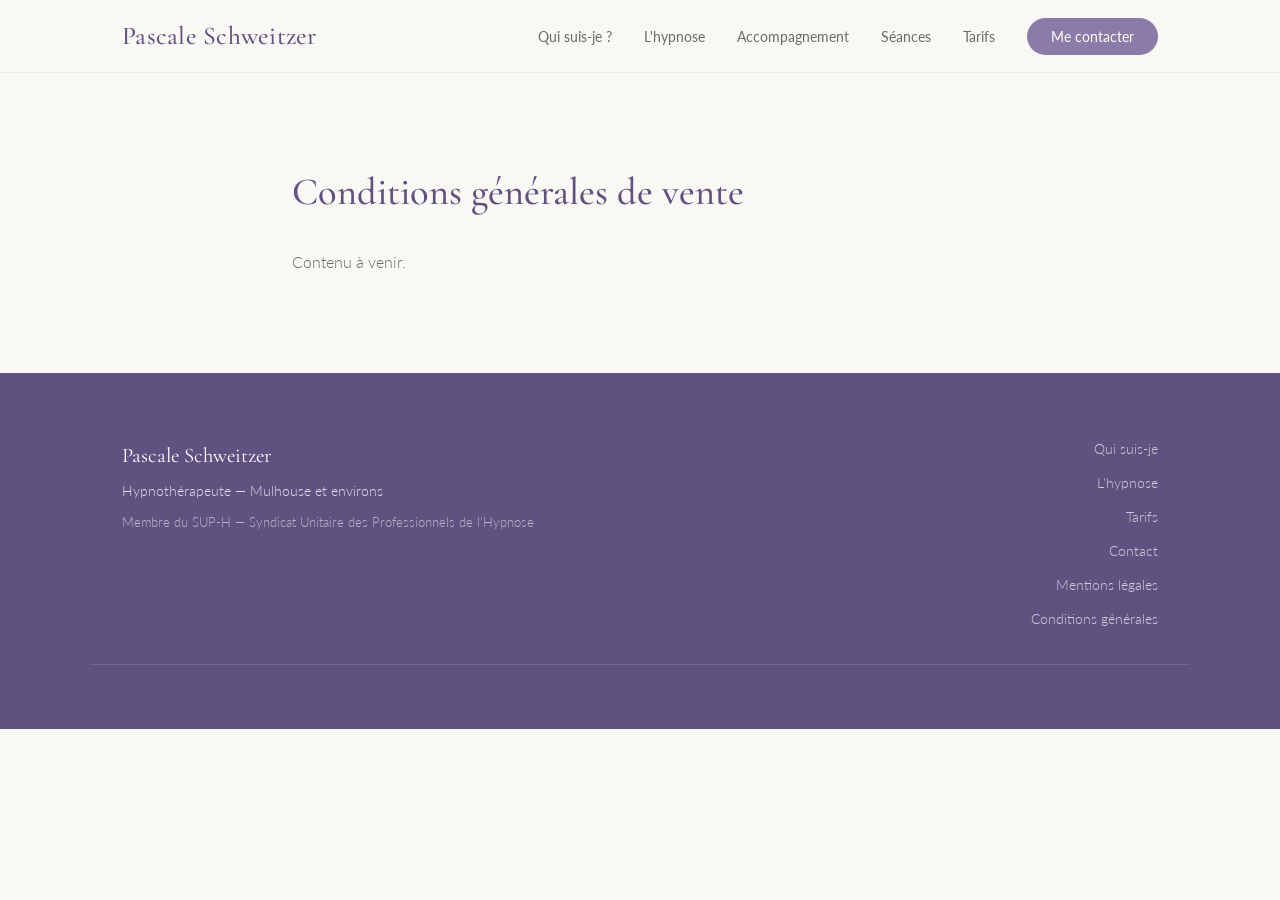
==== cgv.html @ ef285fe5 "contenu : modifications textes + footer + cgv" ====
<!DOCTYPE html>
<html lang="fr">
<head>
  <meta charset="UTF-8" />
  <meta name="viewport" content="width=device-width, initial-scale=1.0" />
  <title>Conditions générales de vente — Pascale Schweitzer</title>
  <meta name="robots" content="noindex, follow" />
  <link rel="preconnect" href="https://fonts.googleapis.com" />
  <link rel="preconnect" href="https://fonts.gstatic.com" crossorigin />
  <link href="https://fonts.googleapis.com/css2?family=Cormorant+Garamond:ital,wght@0,400;0,500;0,600;1,400;1,500&family=Lato:wght@300;400&display=swap" rel="stylesheet" />
  <link rel="icon" type="image/svg+xml" href="assets/favicon.svg" />
  <link rel="stylesheet" href="style.css" />
</head>
<body>

  <header class="header" id="top">
    <nav class="nav container">
      <a href="index.html" class="nav-logo">Pascale Schweitzer</a>
      <ul class="nav-links" id="nav-links">
        <li><a href="index.html#qui-suis-je">Qui suis-je ?</a></li>
        <li><a href="index.html#hypnose">L'hypnose</a></li>
        <li><a href="index.html#accompagnement">Accompagnement</a></li>
        <li><a href="index.html#deroulement">Séances</a></li>
        <li><a href="index.html#tarifs">Tarifs</a></li>
        <li><a href="index.html#contact" class="nav-cta">Me contacter</a></li>
      </ul>
    </nav>
  </header>

  <main>
    <section class="section" style="padding-top: calc(6rem + 72px);">
      <div class="container" style="max-width: 760px;">
        <h1 class="section-title" style="margin-bottom: 2rem;">Conditions générales de vente</h1>
        <p style="color: var(--texte-doux); font-weight: 300;">Contenu à venir.</p>
      </div>
    </section>
  </main>

  <footer class="footer">
    <div class="container footer-content">
      <div class="footer-brand">
        <p class="footer-name">Pascale Schweitzer</p>
        <p class="footer-title">Hypnothérapeute — Mulhouse et environs</p>
        <p class="footer-syndicat">Membre du SUP-H — Syndicat Unitaire des Professionnels de l'Hypnose</p>
      </div>
      <div class="footer-links">
        <a href="index.html#qui-suis-je">Qui suis-je</a>
        <a href="index.html#hypnose">L'hypnose</a>
        <a href="index.html#tarifs">Tarifs</a>
        <a href="index.html#contact">Contact</a>
        <a href="index.html#mentions-legales">Mentions légales</a>
        <a href="cgv.html">Conditions générales</a>
      </div>
    </div>
  </footer>

  <script src="script.js"></script>
</body>
</html>
---- style.css ----
/* === VARIABLES === */
:root {
  --violet: #8B7BA8;
  --violet-dark: #5E5280;
  --violet-light: #EDE8F5;
  --vert: #7A9E8E;
  --vert-light: #EFF4F1;
  --fond: #FAF8F5;
  --fond-alt: #F3EFF8;
  --texte: #2D2D2D;
  --texte-doux: #6B6B6B;
  --blanc: #FFFFFF;
  --radius-sm: 8px;
  --radius-md: 16px;
  --radius-lg: 24px;
  --radius-pill: 50px;
  --ombre: 0 4px 32px rgba(139, 123, 168, 0.10);
  --ombre-card: 0 2px 16px rgba(0,0,0,0.06);
  --transition: 0.4s ease-out;
  --font-display: 'Cormorant Garamond', Georgia, serif;
  --font-body: 'Lato', sans-serif;
}

/* === RESET & BASE === */
*, *::before, *::after { box-sizing: border-box; margin: 0; padding: 0; }

html { scroll-behavior: smooth; font-size: 16px; }

body {
  font-family: var(--font-body);
  font-weight: 400;
  color: var(--texte);
  background-color: var(--fond);
  line-height: 1.8;
  overflow-x: hidden;
}

img { max-width: 100%; display: block; }

a { color: var(--violet); text-decoration: none; transition: color var(--transition); }
a:hover { color: var(--violet-dark); }

strong { font-weight: 400; color: var(--violet-dark); }

/* === CONTAINER === */
.container {
  max-width: 1100px;
  margin: 0 auto;
  padding: 0 2rem;
}

/* === BOUTONS === */
.btn {
  display: inline-block;
  padding: 14px 36px;
  border-radius: var(--radius-pill);
  font-family: var(--font-body);
  font-size: 0.95rem;
  font-weight: 400;
  letter-spacing: 0.03em;
  cursor: pointer;
  transition: all var(--transition);
  border: 1.5px solid transparent;
  text-align: center;
}

.btn-primary {
  background-color: var(--violet);
  color: var(--blanc);
  border-color: var(--violet);
}
.btn-primary:hover {
  background-color: var(--violet-dark);
  border-color: var(--violet-dark);
  color: var(--blanc);
  transform: translateY(-2px);
  box-shadow: 0 8px 24px rgba(94, 82, 128, 0.25);
}

.btn-outline {
  background-color: transparent;
  color: var(--violet);
  border-color: var(--violet);
}
.btn-outline:hover {
  background-color: var(--violet-light);
  color: var(--violet-dark);
  transform: translateY(-2px);
}

.btn-full { width: 100%; }

/* === NAVIGATION === */
.header {
  position: fixed;
  top: 0;
  left: 0;
  right: 0;
  z-index: 100;
  background: rgba(250, 248, 245, 0.92);
  backdrop-filter: blur(12px);
  border-bottom: 1px solid rgba(139, 123, 168, 0.12);
  transition: box-shadow var(--transition);
}
.header.scrolled { box-shadow: 0 2px 20px rgba(139,123,168,0.10); }

.nav {
  display: flex;
  align-items: center;
  justify-content: space-between;
  height: 72px;
}

.nav-logo {
  font-family: var(--font-display);
  font-size: 1.6rem;
  font-weight: 500;
  color: var(--violet-dark);
  letter-spacing: 0.01em;
}
.nav-logo:hover { color: var(--violet); }

.nav-links {
  display: flex;
  align-items: center;
  gap: 2rem;
  list-style: none;
}

.nav-links a {
  font-size: 0.9rem;
  color: var(--texte-doux);
  font-weight: 400;
  transition: color var(--transition);
}
.nav-links a:hover { color: var(--violet); }

.nav-cta {
  background-color: var(--violet) !important;
  color: var(--blanc) !important;
  padding: 10px 24px;
  border-radius: var(--radius-pill);
  font-size: 0.88rem !important;
  transition: all var(--transition) !important;
}
.nav-cta:hover {
  background-color: var(--violet-dark) !important;
  color: var(--blanc) !important;
  transform: translateY(-1px);
}

.nav-burger {
  display: none;
  flex-direction: column;
  gap: 5px;
  background: none;
  border: none;
  cursor: pointer;
  padding: 4px;
}
.nav-burger span {
  display: block;
  width: 24px;
  height: 1.5px;
  background: var(--violet);
  transition: all 0.3s ease;
}

/* === HERO === */
.hero {
  position: relative;
  min-height: 100vh;
  display: flex;
  align-items: center;
  background: linear-gradient(135deg, #EDE8F5 0%, #E8F0EC 50%, #F5EFF9 100%);
  padding-top: 72px;
  overflow: hidden;
}

.hero-bg {
  position: absolute;
  inset: 0;
  background:
    radial-gradient(ellipse 60% 60% at 70% 30%, rgba(122,158,142,0.15) 0%, transparent 70%),
    radial-gradient(ellipse 50% 50% at 20% 70%, rgba(139,123,168,0.12) 0%, transparent 70%);
}

.hero-content {
  position: relative;
  z-index: 1;
  padding-top: 4rem;
  padding-bottom: 6rem;
  max-width: 680px;
}

.hero-eyebrow {
  font-family: var(--font-body);
  font-size: 0.85rem;
  font-weight: 300;
  letter-spacing: 0.15em;
  text-transform: uppercase;
  color: var(--vert);
  margin-bottom: 1.5rem;
  opacity: 0;
  animation: fadeUp 0.8s ease-out 0.2s forwards;
}

.hero-title {
  font-family: var(--font-display);
  font-size: clamp(2.4rem, 5vw, 3.6rem);
  font-weight: 400;
  line-height: 1.2;
  color: var(--violet-dark);
  margin-bottom: 1.5rem;
  opacity: 0;
  animation: fadeUp 0.8s ease-out 0.4s forwards;
}
.hero-title em {
  font-style: italic;
  color: var(--vert);
}

.hero-subtitle {
  font-size: 1.1rem;
  font-weight: 300;
  color: var(--texte-doux);
  line-height: 1.8;
  margin-bottom: 2.5rem;
  max-width: 520px;
  opacity: 0;
  animation: fadeUp 0.8s ease-out 0.6s forwards;
}

.hero-content .btn {
  opacity: 0;
  animation: fadeUp 0.8s ease-out 0.8s forwards;
}

.hero-wave {
  position: absolute;
  bottom: -1px;
  left: 0;
  right: 0;
  height: 80px;
}
.hero-wave svg { width: 100%; height: 100%; }

/* === SECTIONS COMMUNES === */
.section { padding: 6rem 0; }
.section-alt { background-color: var(--fond-alt); }

.section-header { margin-bottom: 3.5rem; }
.section-header.centered { text-align: center; }

.section-eyebrow {
  font-size: 0.8rem;
  font-weight: 300;
  letter-spacing: 0.18em;
  text-transform: uppercase;
  color: var(--vert);
  margin-bottom: 0.75rem;
}

.section-title {
  font-family: var(--font-display);
  font-size: clamp(1.8rem, 3.5vw, 2.4rem);
  font-weight: 500;
  line-height: 1.25;
  color: var(--violet-dark);
}
.section-title em {
  font-style: italic;
  font-weight: 400;
  color: var(--vert);
}

.section-intro {
  margin-top: 1rem;
  font-size: 1.05rem;
  color: var(--texte-doux);
  max-width: 600px;
  margin-left: auto;
  margin-right: auto;
}

/* === QUI SUIS-JE === */
.section-two-col {
  display: grid;
  grid-template-columns: 1fr 1.5fr;
  gap: 5rem;
  align-items: center;
}

.photo-frame {
  position: relative;
  aspect-ratio: 3/4;
  border-radius: var(--radius-lg);
  overflow: hidden;
  background: var(--violet-light);
}

.photo-frame img {
  width: 100%;
  height: 100%;
  object-fit: cover;
  filter: grayscale(100%);
}

.photo-overlay {
  position: absolute;
  inset: 0;
  background: #8B7BA8;
  opacity: 0.28;
  mix-blend-mode: multiply;
  pointer-events: none;
}

.photo-frame.photo-placeholder img { display: none; }

.photo-placeholder-text {
  position: absolute;
  inset: 0;
  display: none;
  align-items: center;
  justify-content: center;
  text-align: center;
  font-family: var(--font-display);
  font-size: 1.1rem;
  color: var(--violet);
  line-height: 1.6;
}

.photo-frame.photo-placeholder .photo-placeholder-text { display: flex; }

.col-text p {
  color: var(--texte-doux);
  margin-bottom: 1.2rem;
  font-weight: 300;
}

.col-text .btn { margin-top: 0.5rem; }

.photo-caption {
  margin-top: 1.25rem;
  font-family: var(--font-display);
  font-size: 1.1rem;
  font-style: italic;
  text-align: center;
  color: var(--violet);
  line-height: 1.65;
  padding: 0 0.5rem;
}

.accompagnement-intro {
  font-size: 1.05rem;
  color: var(--texte-doux);
  max-width: 800px;
  margin: 0 auto 3rem;
  text-align: center;
  line-height: 1.8;
}

.deroulement-intro {
  font-size: 1.05rem;
  color: var(--texte-doux);
  max-width: 720px;
  margin: 0 auto 2.5rem;
  text-align: center;
  line-height: 1.8;
}

/* === HYPNOSE CARDS === */
.hypnose-grid {
  display: grid;
  grid-template-columns: repeat(3, 1fr);
  gap: 1.5rem;
  margin-bottom: 2.5rem;
}

.hypnose-card {
  background: var(--blanc);
  border-radius: var(--radius-md);
  padding: 2rem;
  box-shadow: var(--ombre-card);
  transition: transform var(--transition), box-shadow var(--transition);
}
.hypnose-card:hover {
  transform: translateY(-4px);
  box-shadow: var(--ombre);
}

.hypnose-icon {
  color: var(--vert);
  margin-bottom: 1.25rem;
}

.hypnose-card h3 {
  font-family: var(--font-display);
  font-size: 1.2rem;
  font-weight: 500;
  color: var(--violet-dark);
  margin-bottom: 0.75rem;
}

.hypnose-card p {
  font-size: 0.95rem;
  color: var(--texte-doux);
  font-weight: 300;
  line-height: 1.7;
}

.disclaimer {
  background: var(--vert-light);
  border-left: 3px solid var(--vert);
  border-radius: 0 var(--radius-sm) var(--radius-sm) 0;
  padding: 1.25rem 1.5rem;
}
.disclaimer p {
  font-size: 0.9rem;
  color: var(--texte-doux);
  line-height: 1.7;
  font-weight: 300;
}
.disclaimer strong { color: var(--vert); }

/* === ACCOMPAGNEMENT === */
.accompagnement-grid {
  display: grid;
  grid-template-columns: repeat(2, 1fr);
  gap: 1.5rem 3rem;
}

.accompagnement-item {
  display: flex;
  gap: 1rem;
  align-items: flex-start;
  padding: 1.5rem;
  border-radius: var(--radius-md);
  background: var(--blanc);
  box-shadow: var(--ombre-card);
  transition: transform var(--transition);
}
.accompagnement-item:hover { transform: translateY(-2px); }

.item-dot {
  flex-shrink: 0;
  width: 10px;
  height: 10px;
  border-radius: 50%;
  background: var(--vert);
  margin-top: 0.5rem;
}

.accompagnement-item h3 {
  font-family: var(--font-display);
  font-size: 1.15rem;
  font-weight: 500;
  color: var(--violet-dark);
  margin-bottom: 0.4rem;
}

.accompagnement-item p {
  font-size: 0.92rem;
  color: var(--texte-doux);
  font-weight: 300;
  line-height: 1.65;
}

/* === DÉROULEMENT === */
.deroulement-steps {
  display: flex;
  flex-direction: column;
  gap: 0;
  max-width: 720px;
  margin: 0 auto;
}

.step {
  display: flex;
  gap: 2rem;
  padding: 2rem 0;
  border-bottom: 1px solid rgba(139,123,168,0.12);
  position: relative;
}
.step:last-child { border-bottom: none; }

.step-number {
  font-family: var(--font-display);
  font-size: 2.5rem;
  font-weight: 400;
  color: rgba(139,123,168,0.2);
  line-height: 1;
  flex-shrink: 0;
  width: 60px;
}

.step-content h3 {
  font-family: var(--font-display);
  font-size: 1.3rem;
  font-weight: 500;
  color: var(--violet-dark);
  margin-bottom: 0.6rem;
}
.step-content p {
  font-size: 0.97rem;
  color: var(--texte-doux);
  font-weight: 300;
  line-height: 1.75;
}

/* === TARIFS === */
.tarifs-grid {
  display: flex;
  gap: 2rem;
  justify-content: center;
  align-items: stretch;
  margin-bottom: 2rem;
}

.tarif-card {
  background: var(--blanc);
  border-radius: var(--radius-lg);
  padding: 2.5rem 2rem;
  text-align: center;
  box-shadow: var(--ombre-card);
  flex: 0 1 320px;
  display: flex;
  flex-direction: column;
  align-items: center;
  gap: 1rem;
  position: relative;
  transition: transform var(--transition);
}
.tarif-card:hover { transform: translateY(-4px); }

.tarif-card-featured {
  border: 2px solid var(--violet);
  box-shadow: var(--ombre);
}

.tarif-badge {
  position: absolute;
  top: -14px;
  background: var(--violet);
  color: var(--blanc);
  font-size: 0.78rem;
  padding: 5px 18px;
  border-radius: var(--radius-pill);
  letter-spacing: 0.05em;
}

.tarif-label {
  font-size: 0.85rem;
  font-weight: 300;
  letter-spacing: 0.1em;
  text-transform: uppercase;
  color: var(--texte-doux);
}

.tarif-price {
  font-family: var(--font-display);
  font-size: 3.5rem;
  font-weight: 500;
  color: var(--violet-dark);
  line-height: 1;
}
.tarif-price span {
  font-size: 1.5rem;
  vertical-align: super;
}

.tarif-detail {
  font-size: 0.9rem;
  color: var(--texte-doux);
  font-weight: 300;
}

.tarifs-note {
  text-align: center;
  max-width: 560px;
  margin: 0 auto;
}
.tarifs-note p {
  font-size: 0.88rem;
  color: var(--texte-doux);
  font-weight: 300;
  line-height: 1.7;
  margin-bottom: 0.4rem;
}

/* === CONTACT === */
.contact-grid {
  display: grid;
  grid-template-columns: 1fr 1.8fr;
  gap: 4rem;
  align-items: start;
}

.contact-info { display: flex; flex-direction: column; gap: 1.5rem; }

.contact-item {
  display: flex;
  gap: 1rem;
  align-items: flex-start;
}

.contact-icon {
  flex-shrink: 0;
  width: 40px;
  height: 40px;
  border-radius: var(--radius-sm);
  background: var(--violet-light);
  color: var(--violet);
  display: flex;
  align-items: center;
  justify-content: center;
}

.contact-label {
  font-size: 0.78rem;
  letter-spacing: 0.1em;
  text-transform: uppercase;
  color: var(--texte-doux);
  font-weight: 300;
  margin-bottom: 0.2rem;
}

.contact-item a, .contact-item p {
  font-size: 0.95rem;
  color: var(--texte);
  word-break: break-word;
}

/* FORMULAIRE */
.contact-form {
  display: flex;
  flex-direction: column;
  gap: 1rem;
}

.form-row {
  display: grid;
  grid-template-columns: 1fr 1fr;
  gap: 1rem;
}

.form-group {
  display: flex;
  flex-direction: column;
  gap: 0.4rem;
}

.form-group label {
  font-size: 0.83rem;
  color: var(--texte-doux);
  font-weight: 300;
  letter-spacing: 0.04em;
}

.form-group input,
.form-group textarea {
  width: 100%;
  padding: 12px 16px;
  border: 1.5px solid rgba(139,123,168,0.25);
  border-radius: var(--radius-sm);
  font-family: var(--font-body);
  font-size: 0.95rem;
  font-weight: 300;
  color: var(--texte);
  background: var(--blanc);
  transition: border-color var(--transition), box-shadow var(--transition);
  outline: none;
  -webkit-appearance: none;
}

.form-group input:focus,
.form-group textarea:focus {
  border-color: var(--violet);
  box-shadow: 0 0 0 3px rgba(139,123,168,0.12);
}

.form-group textarea { resize: vertical; min-height: 120px; }

.form-group input::placeholder,
.form-group textarea::placeholder { color: rgba(107,107,107,0.5); }

.form-note {
  text-align: center;
  font-size: 0.82rem;
  color: var(--texte-doux);
  font-weight: 300;
  margin-top: 0.25rem;
}

/* === FOOTER === */
.footer {
  background: var(--violet-dark);
  color: rgba(255,255,255,0.8);
  padding: 4rem 0 2rem;
}

.footer-content {
  display: flex;
  justify-content: space-between;
  align-items: flex-start;
  gap: 3rem;
  padding-bottom: 2rem;
  border-bottom: 1px solid rgba(255,255,255,0.12);
  margin-bottom: 2rem;
}

.footer-name {
  font-family: var(--font-display);
  font-size: 1.3rem;
  color: var(--blanc);
  margin-bottom: 0.3rem;
}
.footer-title {
  font-size: 0.85rem;
  font-weight: 300;
  margin-bottom: 0.5rem;
}
.footer-syndicat {
  font-size: 0.8rem;
  font-weight: 300;
  opacity: 0.7;
}

.footer-links {
  display: flex;
  flex-direction: column;
  gap: 0.6rem;
  text-align: right;
}
.footer-links a {
  font-size: 0.85rem;
  color: rgba(255,255,255,0.7);
  font-weight: 300;
  transition: color var(--transition);
}
.footer-links a:hover { color: var(--blanc); }

.mentions-legales { padding-top: 1rem; }

.mentions-legales h4 {
  font-family: var(--font-display);
  font-size: 1rem;
  font-weight: 500;
  color: rgba(255,255,255,0.5);
  margin-bottom: 1rem;
  text-transform: uppercase;
  letter-spacing: 0.1em;
  font-size: 0.75rem;
}

.mentions-legales p {
  font-size: 0.8rem;
  line-height: 1.7;
  color: rgba(255,255,255,0.55);
  font-weight: 300;
  margin-bottom: 0.4rem;
}

.mentions-legales strong { color: rgba(255,255,255,0.85); }

.footer-copy {
  margin-top: 1.5rem;
  font-size: 0.78rem;
  color: rgba(255,255,255,0.35);
}

/* === ANIMATIONS === */
@keyframes fadeUp {
  from { opacity: 0; transform: translateY(24px); }
  to { opacity: 1; transform: translateY(0); }
}

.fade-up {
  opacity: 0;
  transform: translateY(24px);
  transition: opacity 0.6s ease-out, transform 0.6s ease-out;
}
.fade-up.visible {
  opacity: 1;
  transform: translateY(0);
}

/* === RESPONSIVE === */
@media (max-width: 900px) {
  .section-two-col {
    grid-template-columns: 1fr;
    gap: 3rem;
  }
  .col-image { max-width: 320px; margin: 0 auto; }
  .hypnose-grid { grid-template-columns: 1fr; }
  .accompagnement-grid { grid-template-columns: 1fr; }
  .contact-grid { grid-template-columns: 1fr; gap: 2.5rem; }
  .tarifs-grid { flex-direction: column; align-items: center; }
  .footer-content { flex-direction: column; }
  .footer-links { text-align: left; }
}

@media (max-width: 680px) {
  .container { padding: 0 1.25rem; }
  .section { padding: 4rem 0; }
  .hero-content { padding-bottom: 4rem; }

  .nav-links {
    display: none;
    position: fixed;
    top: 72px;
    left: 0;
    right: 0;
    background: rgba(250,248,245,0.98);
    backdrop-filter: blur(12px);
    flex-direction: column;
    padding: 2rem 1.5rem;
    gap: 1.25rem;
    border-bottom: 1px solid rgba(139,123,168,0.12);
    box-shadow: 0 8px 24px rgba(0,0,0,0.08);
  }
  .nav-links.open { display: flex; }
  .nav-links a { font-size: 1rem; }
  .nav-cta { text-align: center; }
  .nav-burger { display: flex; }

  .form-row { grid-template-columns: 1fr; }

  .step { gap: 1rem; }
  .step-number { font-size: 1.8rem; width: 40px; }
}
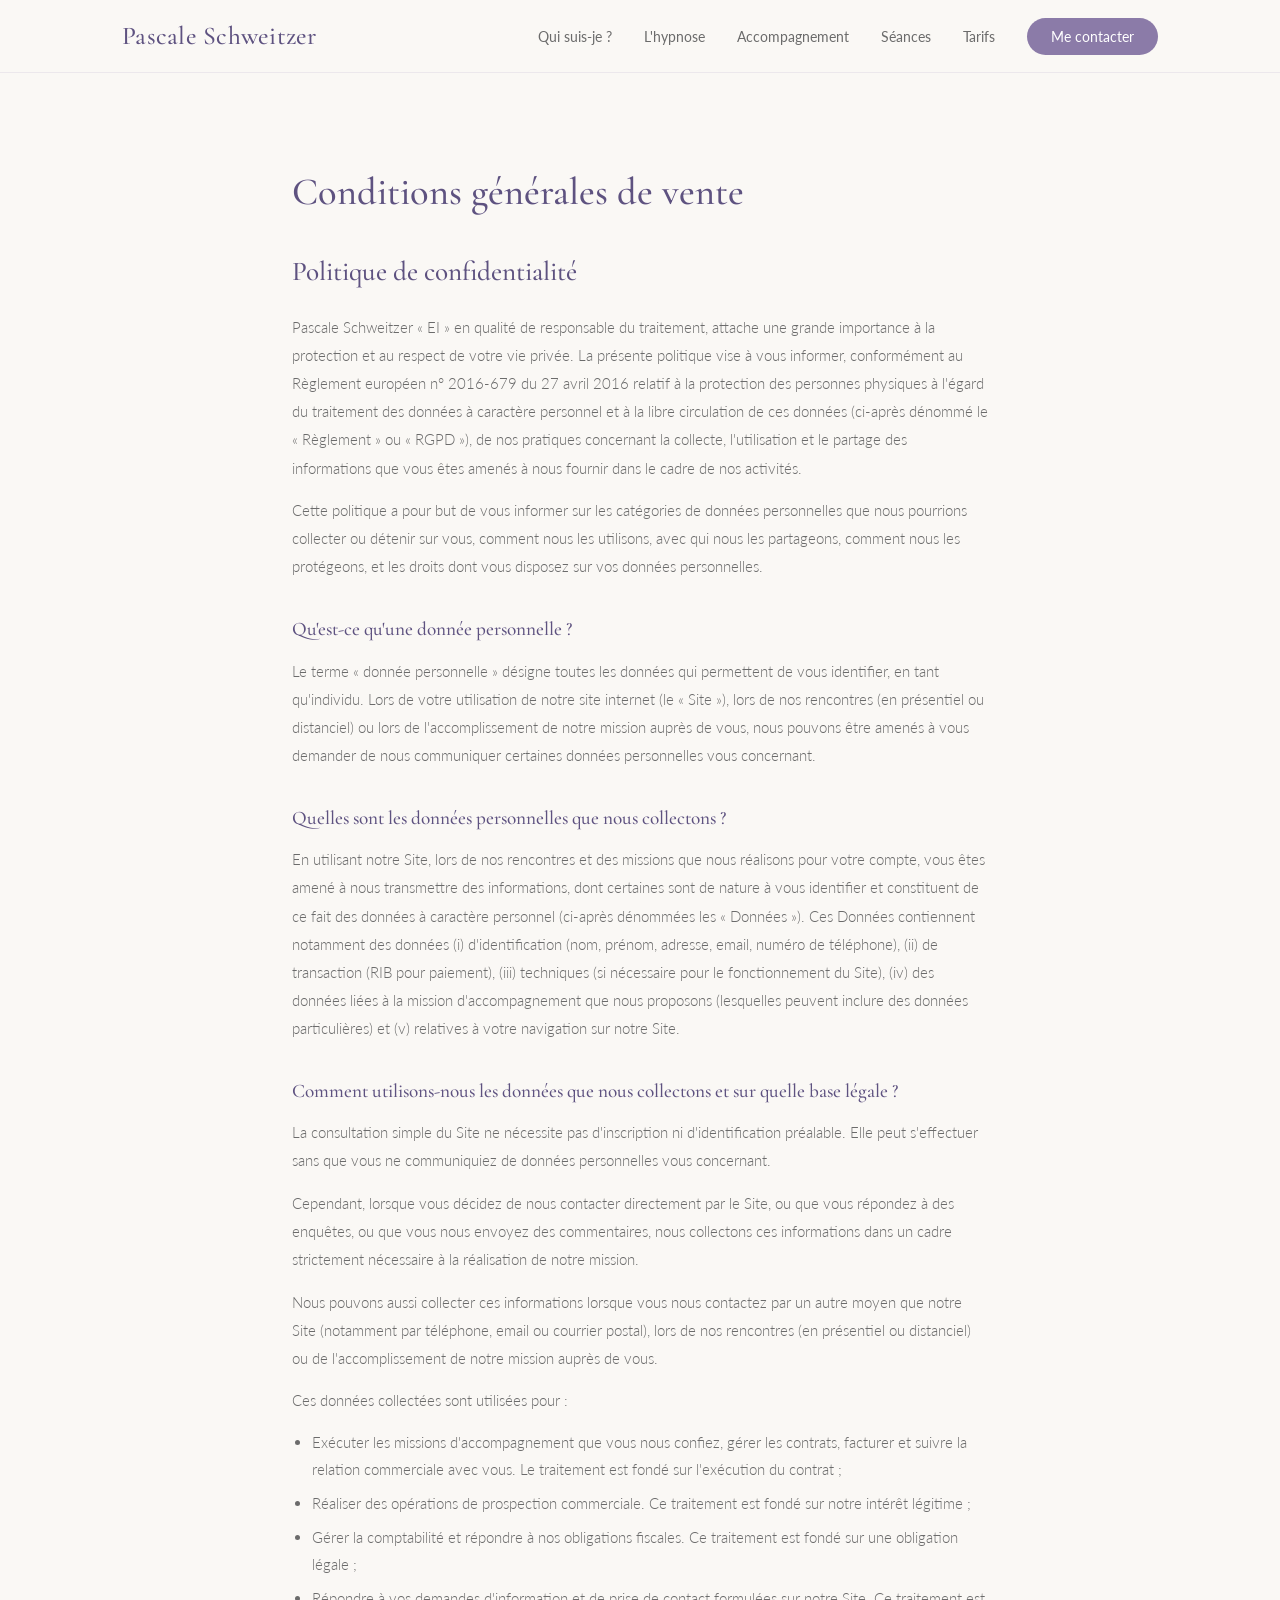
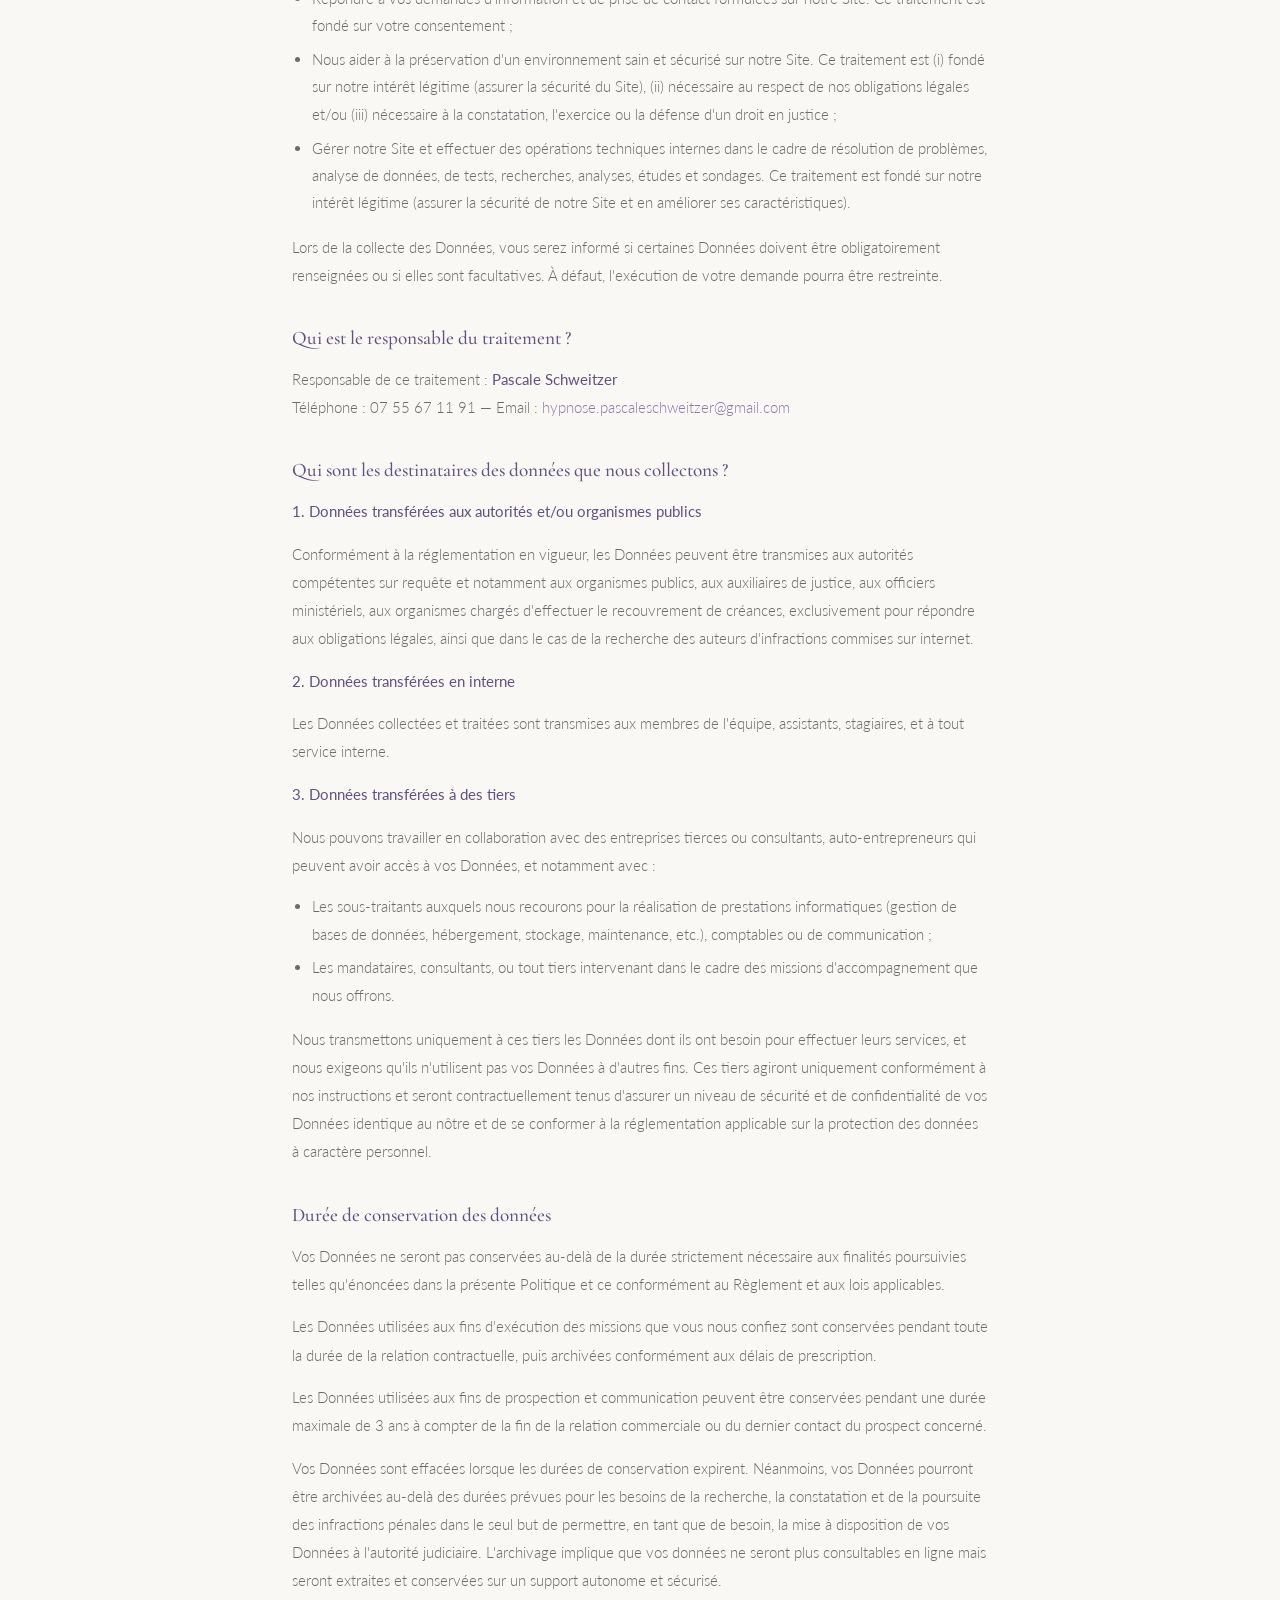
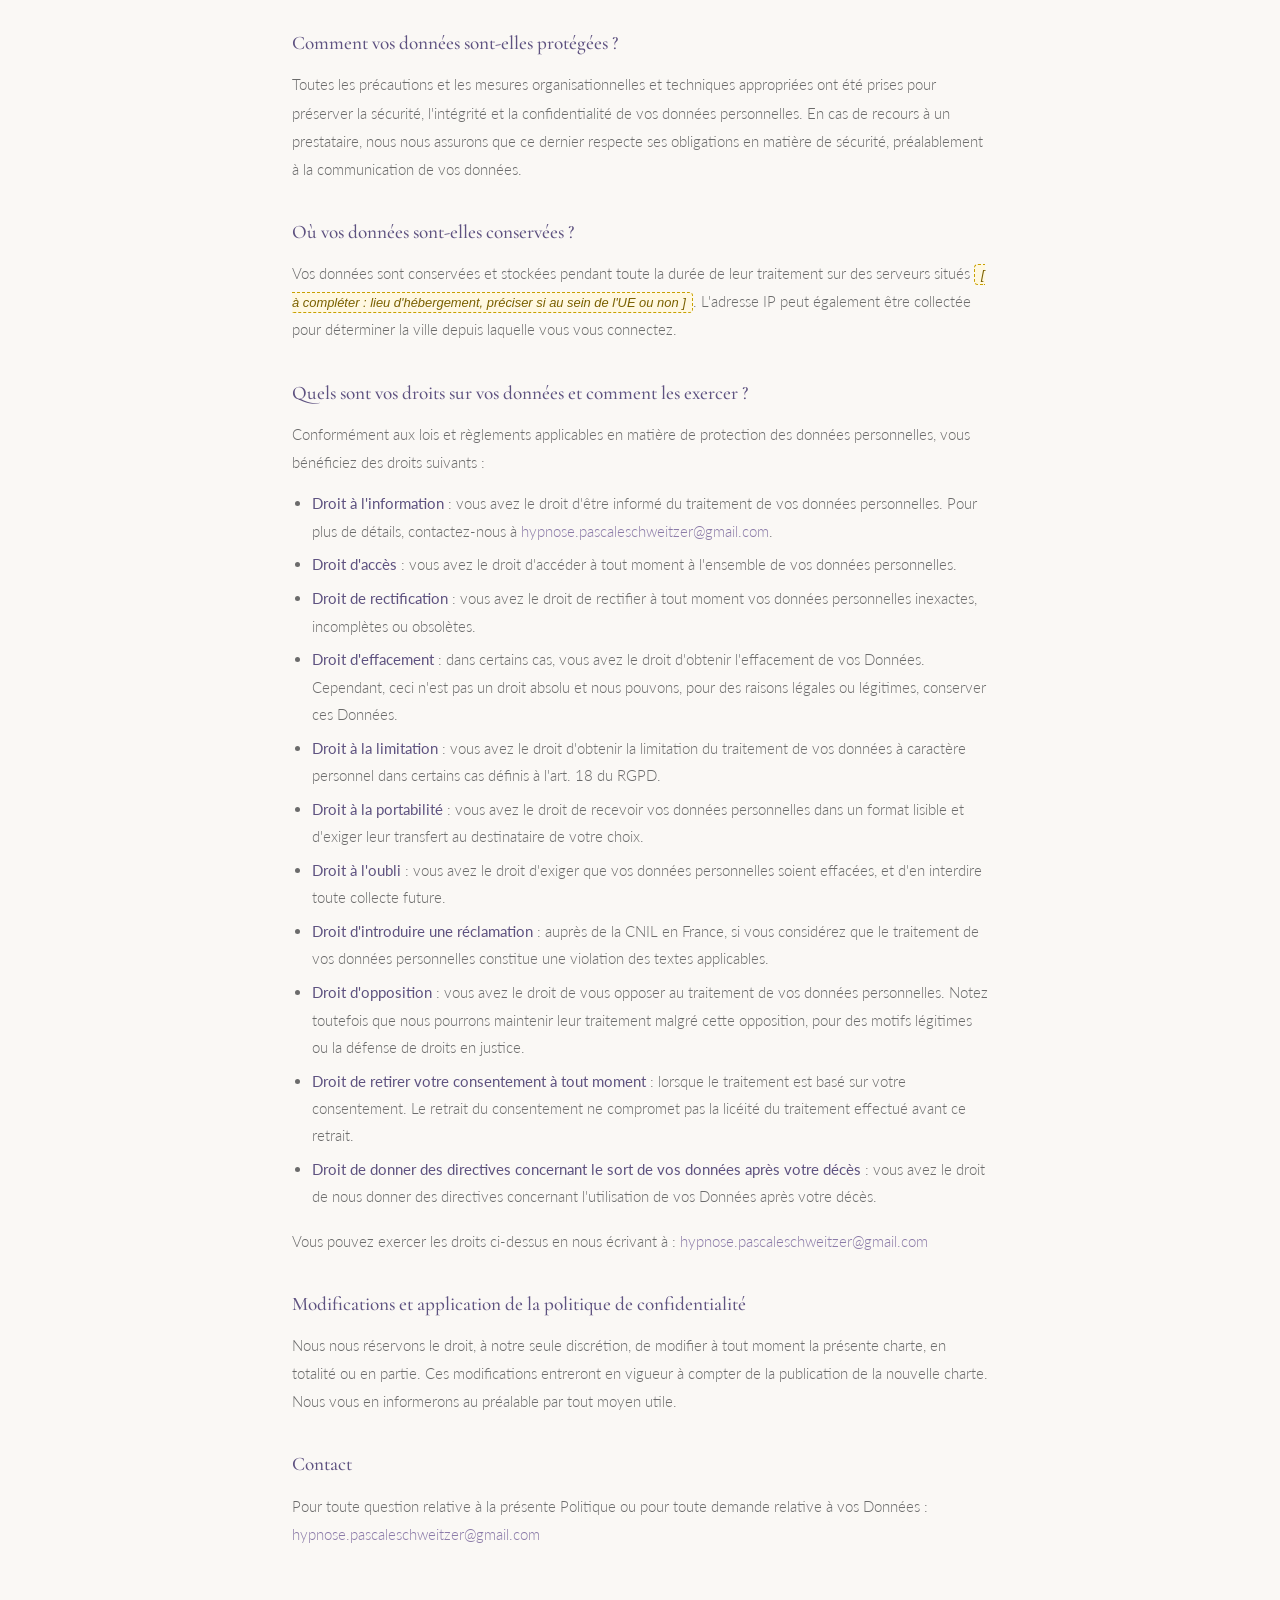
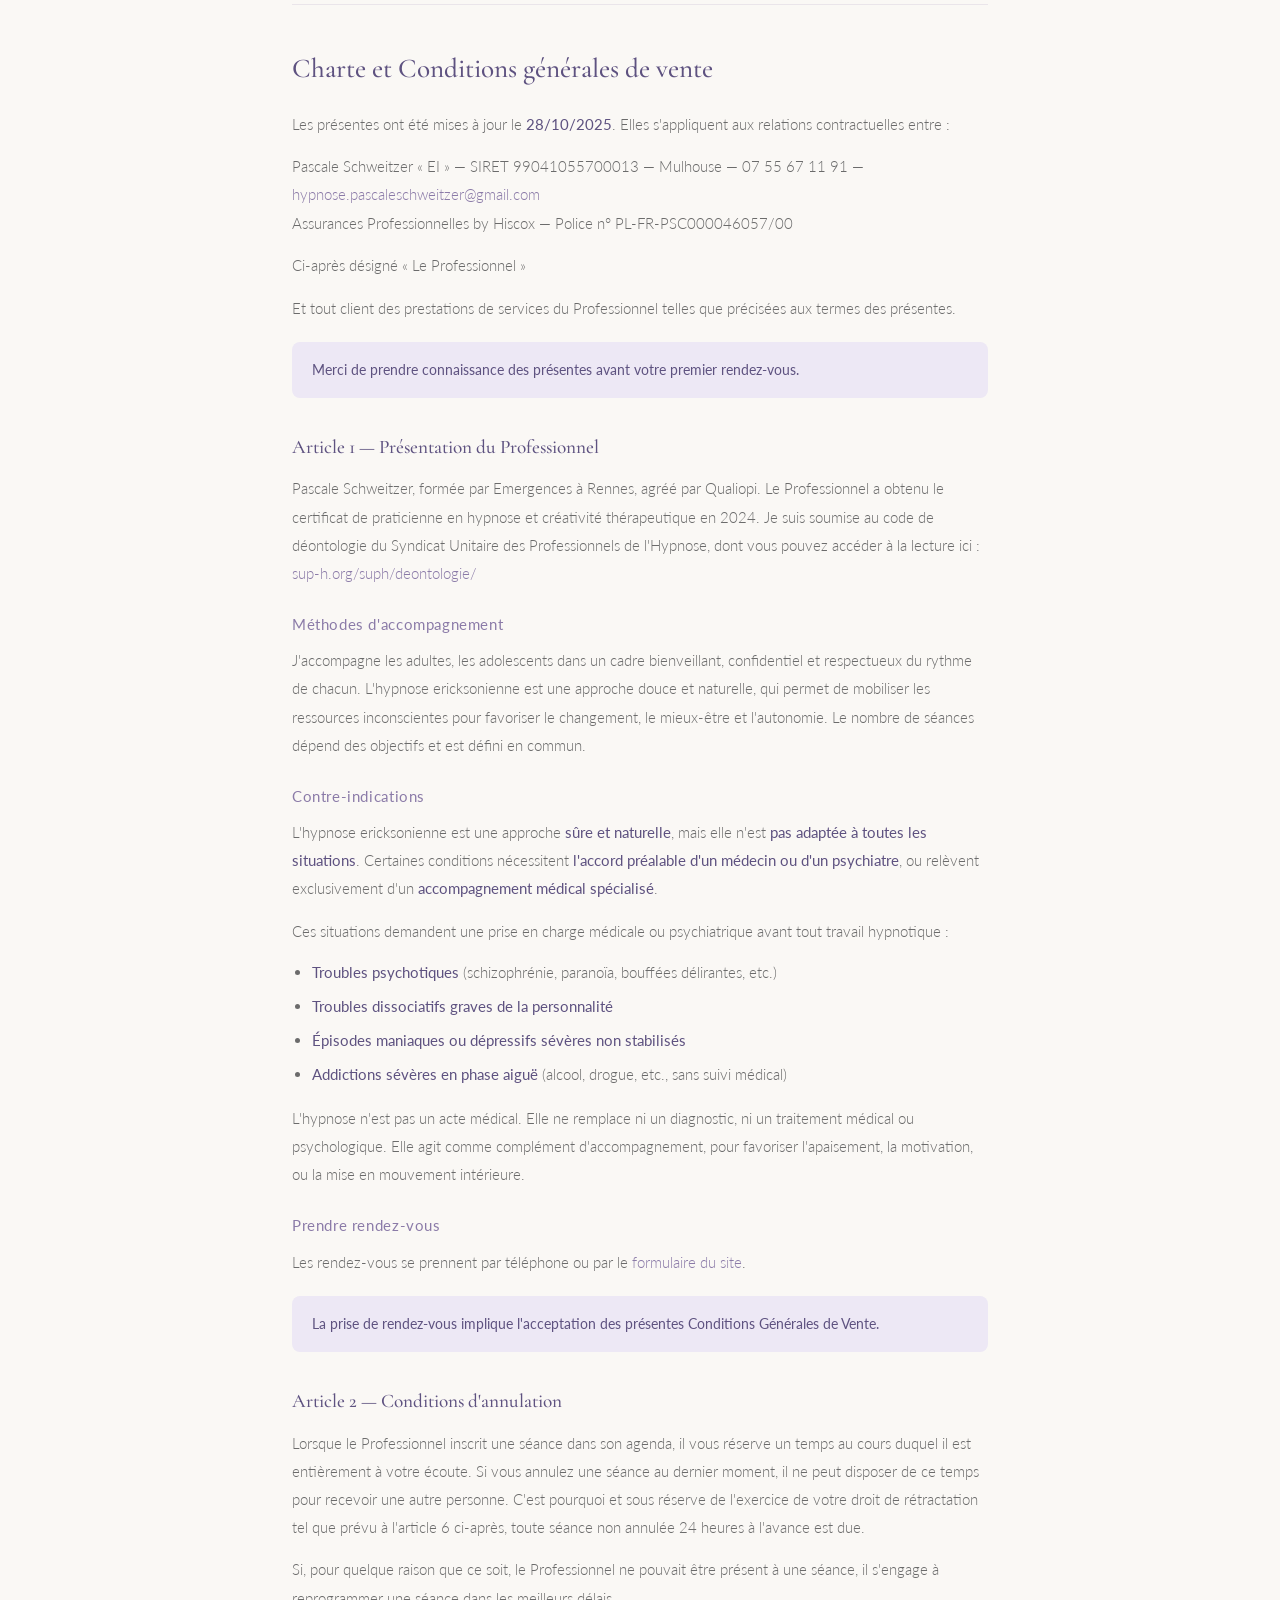
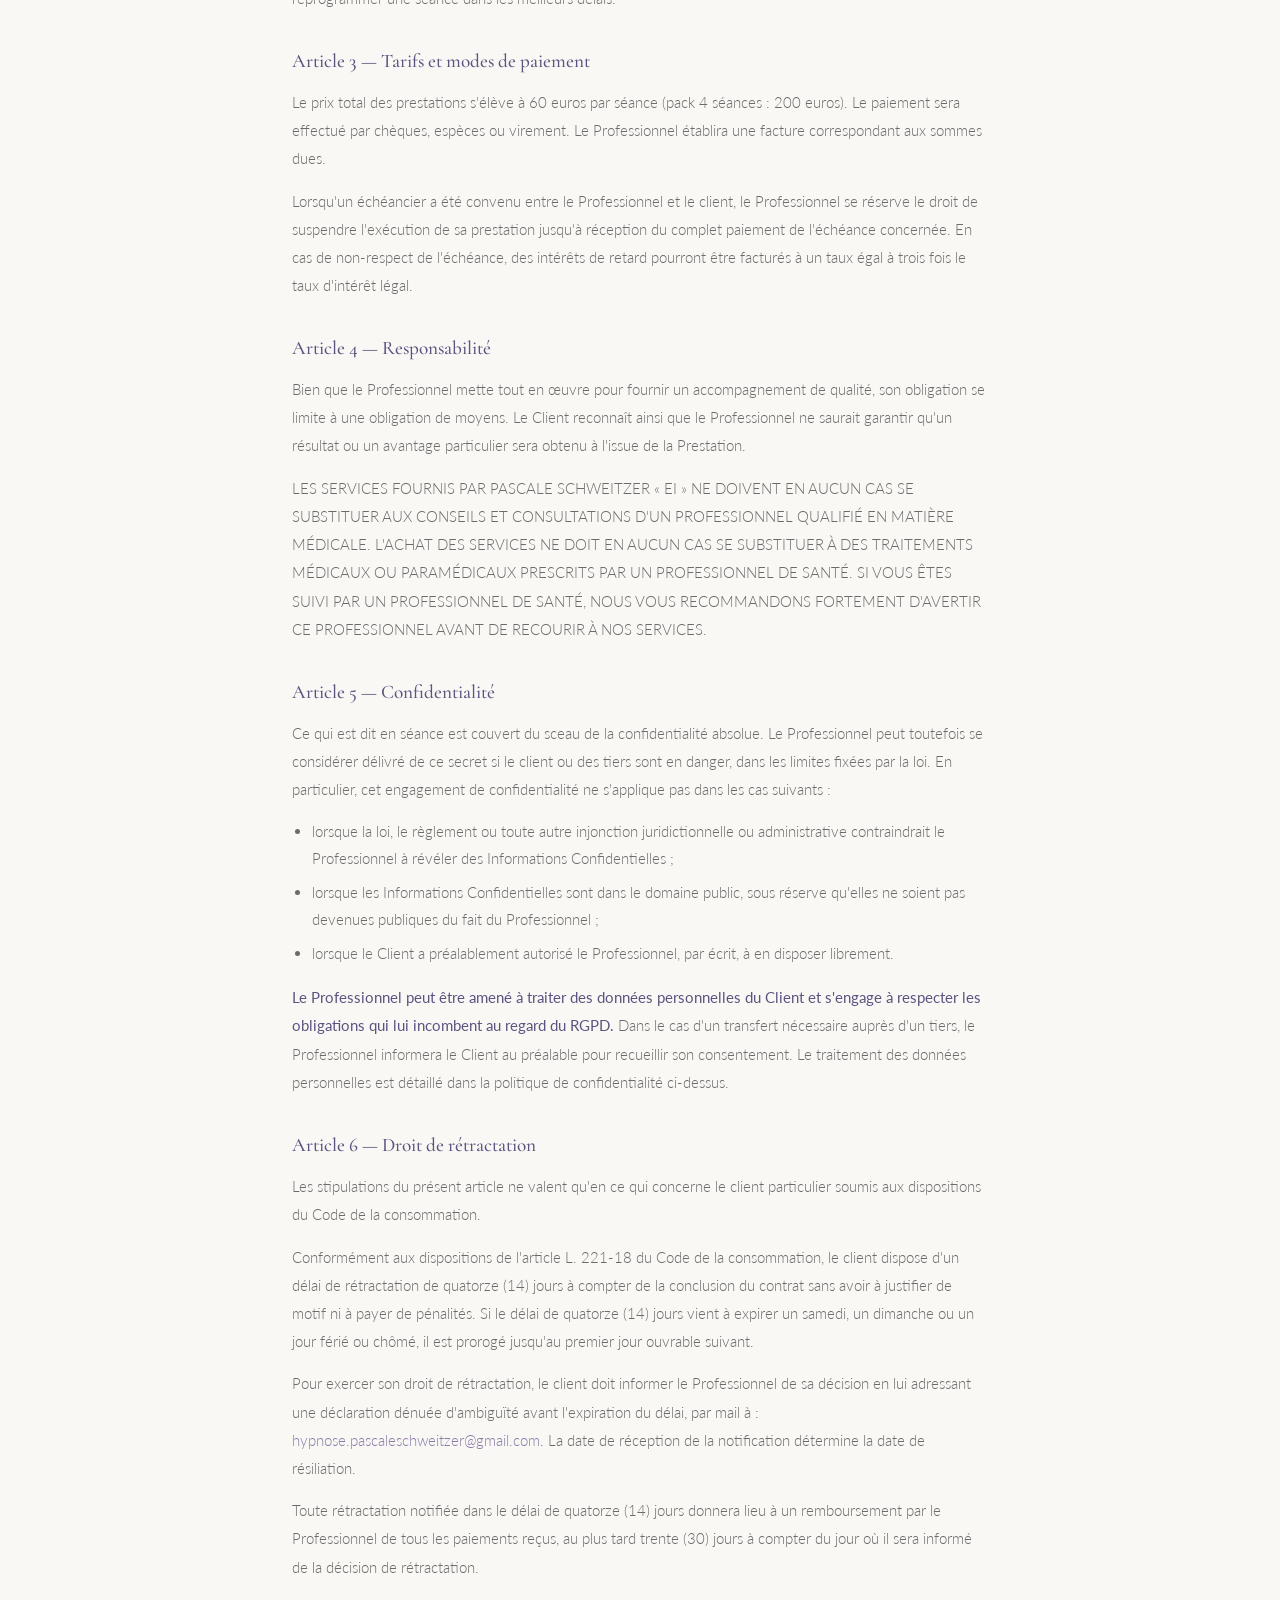
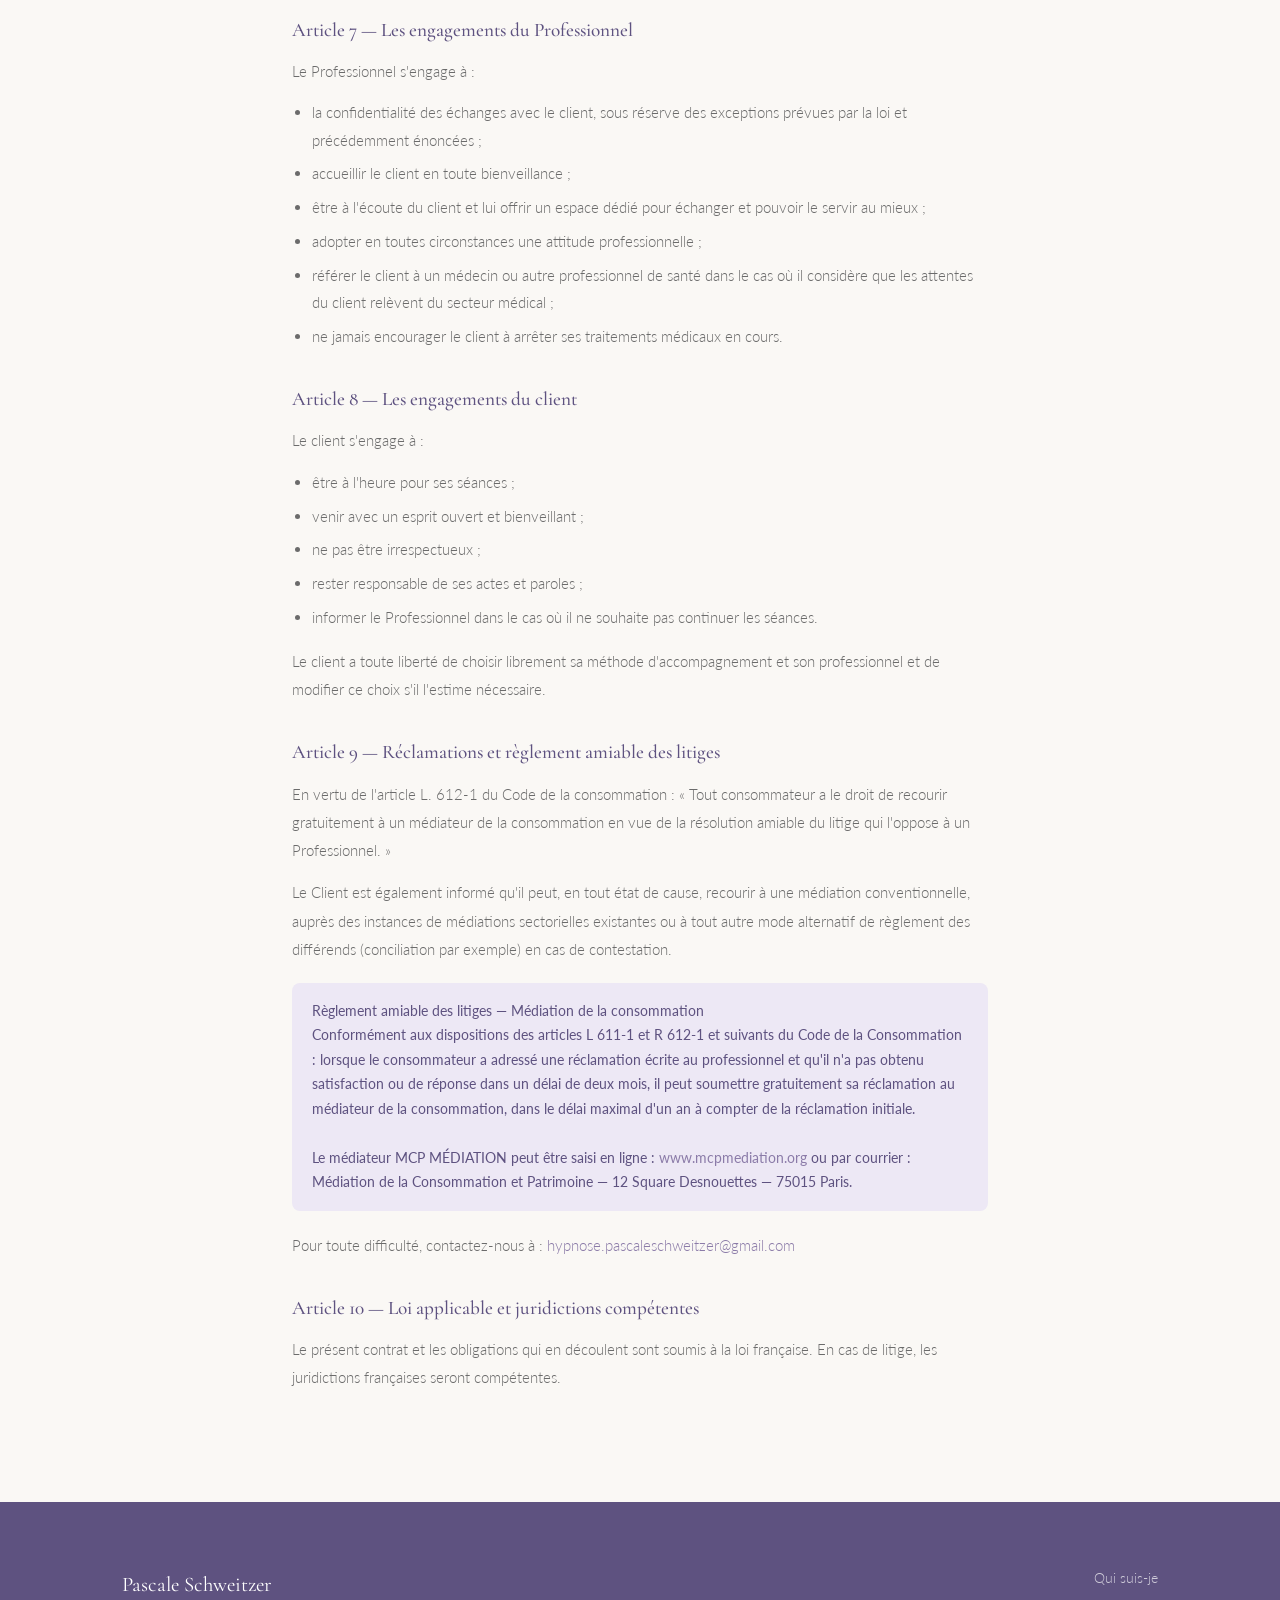
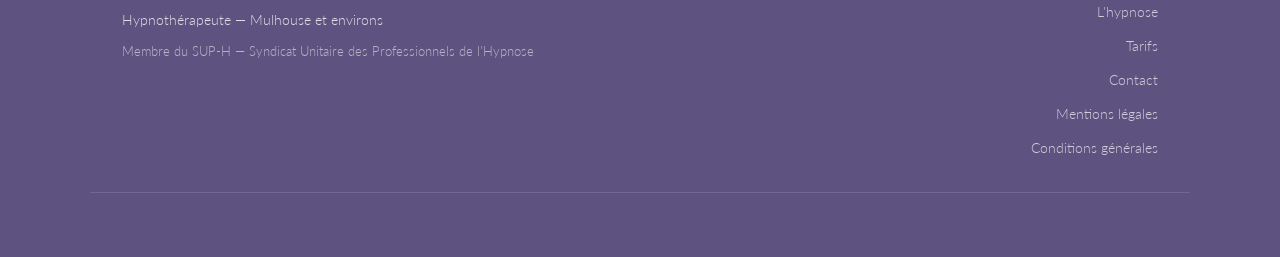
==== commit 9ff406f2: "contenu : modifications textes + footer + cgv" ====
--- a/cgv.html
+++ b/cgv.html
@@ -31,7 +31,181 @@
     <section class="section" style="padding-top: calc(6rem + 72px);">
       <div class="container" style="max-width: 760px;">
         <h1 class="section-title" style="margin-bottom: 2rem;">Conditions générales de vente</h1>
-        <p style="color: var(--texte-doux); font-weight: 300;">Contenu à venir.</p>
+        <div class="cgv-content">
+
+          <h2>Politique de confidentialité</h2>
+
+          <p>Pascale Schweitzer « EI » en qualité de responsable du traitement, attache une grande importance à la protection et au respect de votre vie privée. La présente politique vise à vous informer, conformément au Règlement européen n° 2016-679 du 27 avril 2016 relatif à la protection des personnes physiques à l'égard du traitement des données à caractère personnel et à la libre circulation de ces données (ci-après dénommé le « Règlement » ou « RGPD »), de nos pratiques concernant la collecte, l'utilisation et le partage des informations que vous êtes amenés à nous fournir dans le cadre de nos activités.</p>
+          <p>Cette politique a pour but de vous informer sur les catégories de données personnelles que nous pourrions collecter ou détenir sur vous, comment nous les utilisons, avec qui nous les partageons, comment nous les protégeons, et les droits dont vous disposez sur vos données personnelles.</p>
+
+          <h3>Qu'est-ce qu'une donnée personnelle ?</h3>
+          <p>Le terme « donnée personnelle » désigne toutes les données qui permettent de vous identifier, en tant qu'individu. Lors de votre utilisation de notre site internet (le « Site »), lors de nos rencontres (en présentiel ou distanciel) ou lors de l'accomplissement de notre mission auprès de vous, nous pouvons être amenés à vous demander de nous communiquer certaines données personnelles vous concernant.</p>
+
+          <h3>Quelles sont les données personnelles que nous collectons ?</h3>
+          <p>En utilisant notre Site, lors de nos rencontres et des missions que nous réalisons pour votre compte, vous êtes amené à nous transmettre des informations, dont certaines sont de nature à vous identifier et constituent de ce fait des données à caractère personnel (ci-après dénommées les « Données »). Ces Données contiennent notamment des données (i) d'identification (nom, prénom, adresse, email, numéro de téléphone), (ii) de transaction (RIB pour paiement), (iii) techniques (si nécessaire pour le fonctionnement du Site), (iv) des données liées à la mission d'accompagnement que nous proposons (lesquelles peuvent inclure des données particulières) et (v) relatives à votre navigation sur notre Site.</p>
+
+          <h3>Comment utilisons-nous les données que nous collectons et sur quelle base légale ?</h3>
+          <p>La consultation simple du Site ne nécessite pas d'inscription ni d'identification préalable. Elle peut s'effectuer sans que vous ne communiquiez de données personnelles vous concernant.</p>
+          <p>Cependant, lorsque vous décidez de nous contacter directement par le Site, ou que vous répondez à des enquêtes, ou que vous nous envoyez des commentaires, nous collectons ces informations dans un cadre strictement nécessaire à la réalisation de notre mission.</p>
+          <p>Nous pouvons aussi collecter ces informations lorsque vous nous contactez par un autre moyen que notre Site (notamment par téléphone, email ou courrier postal), lors de nos rencontres (en présentiel ou distanciel) ou de l'accomplissement de notre mission auprès de vous.</p>
+          <p>Ces données collectées sont utilisées pour :</p>
+          <ul>
+            <li>Exécuter les missions d'accompagnement que vous nous confiez, gérer les contrats, facturer et suivre la relation commerciale avec vous. Le traitement est fondé sur l'exécution du contrat ;</li>
+            <li>Réaliser des opérations de prospection commerciale. Ce traitement est fondé sur notre intérêt légitime ;</li>
+            <li>Gérer la comptabilité et répondre à nos obligations fiscales. Ce traitement est fondé sur une obligation légale ;</li>
+            <li>Répondre à vos demandes d'information et de prise de contact formulées sur notre Site. Ce traitement est fondé sur votre consentement ;</li>
+            <li>Nous aider à la préservation d'un environnement sain et sécurisé sur notre Site. Ce traitement est (i) fondé sur notre intérêt légitime (assurer la sécurité du Site), (ii) nécessaire au respect de nos obligations légales et/ou (iii) nécessaire à la constatation, l'exercice ou la défense d'un droit en justice ;</li>
+            <li>Gérer notre Site et effectuer des opérations techniques internes dans le cadre de résolution de problèmes, analyse de données, de tests, recherches, analyses, études et sondages. Ce traitement est fondé sur notre intérêt légitime (assurer la sécurité de notre Site et en améliorer ses caractéristiques).</li>
+          </ul>
+          <p>Lors de la collecte des Données, vous serez informé si certaines Données doivent être obligatoirement renseignées ou si elles sont facultatives. À défaut, l'exécution de votre demande pourra être restreinte.</p>
+
+          <h3>Qui est le responsable du traitement ?</h3>
+          <p>Responsable de ce traitement : <strong>Pascale Schweitzer</strong><br/>
+          Téléphone : 07 55 67 11 91 — Email : <a href="mailto:hypnose.pascaleschweitzer@gmail.com">hypnose.pascaleschweitzer@gmail.com</a></p>
+
+          <h3>Qui sont les destinataires des données que nous collectons ?</h3>
+          <p><strong>1. Données transférées aux autorités et/ou organismes publics</strong></p>
+          <p>Conformément à la réglementation en vigueur, les Données peuvent être transmises aux autorités compétentes sur requête et notamment aux organismes publics, aux auxiliaires de justice, aux officiers ministériels, aux organismes chargés d'effectuer le recouvrement de créances, exclusivement pour répondre aux obligations légales, ainsi que dans le cas de la recherche des auteurs d'infractions commises sur internet.</p>
+          <p><strong>2. Données transférées en interne</strong></p>
+          <p>Les Données collectées et traitées sont transmises aux membres de l'équipe, assistants, stagiaires, et à tout service interne.</p>
+          <p><strong>3. Données transférées à des tiers</strong></p>
+          <p>Nous pouvons travailler en collaboration avec des entreprises tierces ou consultants, auto-entrepreneurs qui peuvent avoir accès à vos Données, et notamment avec :</p>
+          <ul>
+            <li>Les sous-traitants auxquels nous recourons pour la réalisation de prestations informatiques (gestion de bases de données, hébergement, stockage, maintenance, etc.), comptables ou de communication ;</li>
+            <li>Les mandataires, consultants, ou tout tiers intervenant dans le cadre des missions d'accompagnement que nous offrons.</li>
+          </ul>
+          <p>Nous transmettons uniquement à ces tiers les Données dont ils ont besoin pour effectuer leurs services, et nous exigeons qu'ils n'utilisent pas vos Données à d'autres fins. Ces tiers agiront uniquement conformément à nos instructions et seront contractuellement tenus d'assurer un niveau de sécurité et de confidentialité de vos Données identique au nôtre et de se conformer à la réglementation applicable sur la protection des données à caractère personnel.</p>
+
+          <h3>Durée de conservation des données</h3>
+          <p>Vos Données ne seront pas conservées au-delà de la durée strictement nécessaire aux finalités poursuivies telles qu'énoncées dans la présente Politique et ce conformément au Règlement et aux lois applicables.</p>
+          <p>Les Données utilisées aux fins d'exécution des missions que vous nous confiez sont conservées pendant toute la durée de la relation contractuelle, puis archivées conformément aux délais de prescription.</p>
+          <p>Les Données utilisées aux fins de prospection et communication peuvent être conservées pendant une durée maximale de 3 ans à compter de la fin de la relation commerciale ou du dernier contact du prospect concerné.</p>
+          <p>Vos Données sont effacées lorsque les durées de conservation expirent. Néanmoins, vos Données pourront être archivées au-delà des durées prévues pour les besoins de la recherche, la constatation et de la poursuite des infractions pénales dans le seul but de permettre, en tant que de besoin, la mise à disposition de vos Données à l'autorité judiciaire. L'archivage implique que vos données ne seront plus consultables en ligne mais seront extraites et conservées sur un support autonome et sécurisé.</p>
+
+          <h3>Comment vos données sont-elles protégées ?</h3>
+          <p>Toutes les précautions et les mesures organisationnelles et techniques appropriées ont été prises pour préserver la sécurité, l'intégrité et la confidentialité de vos données personnelles. En cas de recours à un prestataire, nous nous assurons que ce dernier respecte ses obligations en matière de sécurité, préalablement à la communication de vos données.</p>
+
+          <h3>Où vos données sont-elles conservées ?</h3>
+          <p>Vos données sont conservées et stockées pendant toute la durée de leur traitement sur des serveurs situés <span class="cgv-placeholder">[ à compléter : lieu d'hébergement, préciser si au sein de l'UE ou non ]</span>. L'adresse IP peut également être collectée pour déterminer la ville depuis laquelle vous vous connectez.</p>
+
+          <h3>Quels sont vos droits sur vos données et comment les exercer ?</h3>
+          <p>Conformément aux lois et règlements applicables en matière de protection des données personnelles, vous bénéficiez des droits suivants :</p>
+          <ul>
+            <li><strong>Droit à l'information</strong> : vous avez le droit d'être informé du traitement de vos données personnelles. Pour plus de détails, contactez-nous à <a href="mailto:hypnose.pascaleschweitzer@gmail.com">hypnose.pascaleschweitzer@gmail.com</a>.</li>
+            <li><strong>Droit d'accès</strong> : vous avez le droit d'accéder à tout moment à l'ensemble de vos données personnelles.</li>
+            <li><strong>Droit de rectification</strong> : vous avez le droit de rectifier à tout moment vos données personnelles inexactes, incomplètes ou obsolètes.</li>
+            <li><strong>Droit d'effacement</strong> : dans certains cas, vous avez le droit d'obtenir l'effacement de vos Données. Cependant, ceci n'est pas un droit absolu et nous pouvons, pour des raisons légales ou légitimes, conserver ces Données.</li>
+            <li><strong>Droit à la limitation</strong> : vous avez le droit d'obtenir la limitation du traitement de vos données à caractère personnel dans certains cas définis à l'art. 18 du RGPD.</li>
+            <li><strong>Droit à la portabilité</strong> : vous avez le droit de recevoir vos données personnelles dans un format lisible et d'exiger leur transfert au destinataire de votre choix.</li>
+            <li><strong>Droit à l'oubli</strong> : vous avez le droit d'exiger que vos données personnelles soient effacées, et d'en interdire toute collecte future.</li>
+            <li><strong>Droit d'introduire une réclamation</strong> : auprès de la CNIL en France, si vous considérez que le traitement de vos données personnelles constitue une violation des textes applicables.</li>
+            <li><strong>Droit d'opposition</strong> : vous avez le droit de vous opposer au traitement de vos données personnelles. Notez toutefois que nous pourrons maintenir leur traitement malgré cette opposition, pour des motifs légitimes ou la défense de droits en justice.</li>
+            <li><strong>Droit de retirer votre consentement à tout moment</strong> : lorsque le traitement est basé sur votre consentement. Le retrait du consentement ne compromet pas la licéité du traitement effectué avant ce retrait.</li>
+            <li><strong>Droit de donner des directives concernant le sort de vos données après votre décès</strong> : vous avez le droit de nous donner des directives concernant l'utilisation de vos Données après votre décès.</li>
+          </ul>
+          <p>Vous pouvez exercer les droits ci-dessus en nous écrivant à : <a href="mailto:hypnose.pascaleschweitzer@gmail.com">hypnose.pascaleschweitzer@gmail.com</a></p>
+
+          <h3>Modifications et application de la politique de confidentialité</h3>
+          <p>Nous nous réservons le droit, à notre seule discrétion, de modifier à tout moment la présente charte, en totalité ou en partie. Ces modifications entreront en vigueur à compter de la publication de la nouvelle charte. Nous vous en informerons au préalable par tout moyen utile.</p>
+
+          <h3>Contact</h3>
+          <p>Pour toute question relative à la présente Politique ou pour toute demande relative à vos Données : <a href="mailto:hypnose.pascaleschweitzer@gmail.com">hypnose.pascaleschweitzer@gmail.com</a></p>
+
+          <!-- ======================================= -->
+
+          <h2>Charte et Conditions générales de vente</h2>
+
+          <p>Les présentes ont été mises à jour le <strong>28/10/2025</strong>. Elles s'appliquent aux relations contractuelles entre :</p>
+          <p>Pascale Schweitzer « EI » — SIRET 99041055700013 — Mulhouse — 07 55 67 11 91 — <a href="mailto:hypnose.pascaleschweitzer@gmail.com">hypnose.pascaleschweitzer@gmail.com</a><br/>
+          Assurances Professionnelles by Hiscox — Police n° PL-FR-PSC000046057/00</p>
+          <p>Ci-après désigné « Le Professionnel »</p>
+          <p>Et tout client des prestations de services du Professionnel telles que précisées aux termes des présentes.</p>
+          <div class="cgv-notice">Merci de prendre connaissance des présentes avant votre premier rendez-vous.</div>
+
+          <h3>Article 1 — Présentation du Professionnel</h3>
+          <p>Pascale Schweitzer, formée par Emergences à Rennes, agréé par Qualiopi. Le Professionnel a obtenu le certificat de praticienne en hypnose et créativité thérapeutique en 2024. Je suis soumise au code de déontologie du Syndicat Unitaire des Professionnels de l'Hypnose, dont vous pouvez accéder à la lecture ici : <a href="https://sup-h.org/suph/deontologie/" target="_blank" rel="noopener">sup-h.org/suph/deontologie/</a></p>
+
+          <h4>Méthodes d'accompagnement</h4>
+          <p>J'accompagne les adultes, les adolescents dans un cadre bienveillant, confidentiel et respectueux du rythme de chacun. L'hypnose ericksonienne est une approche douce et naturelle, qui permet de mobiliser les ressources inconscientes pour favoriser le changement, le mieux-être et l'autonomie. Le nombre de séances dépend des objectifs et est défini en commun.</p>
+
+          <h4>Contre-indications</h4>
+          <p>L'hypnose ericksonienne est une approche <strong>sûre et naturelle</strong>, mais elle n'est <strong>pas adaptée à toutes les situations</strong>. Certaines conditions nécessitent <strong>l'accord préalable d'un médecin ou d'un psychiatre</strong>, ou relèvent exclusivement d'un <strong>accompagnement médical spécialisé</strong>.</p>
+          <p>Ces situations demandent une prise en charge médicale ou psychiatrique avant tout travail hypnotique :</p>
+          <ul>
+            <li><strong>Troubles psychotiques</strong> (schizophrénie, paranoïa, bouffées délirantes, etc.)</li>
+            <li><strong>Troubles dissociatifs graves de la personnalité</strong></li>
+            <li><strong>Épisodes maniaques ou dépressifs sévères non stabilisés</strong></li>
+            <li><strong>Addictions sévères en phase aiguë</strong> (alcool, drogue, etc., sans suivi médical)</li>
+          </ul>
+          <p>L'hypnose n'est pas un acte médical. Elle ne remplace ni un diagnostic, ni un traitement médical ou psychologique. Elle agit comme complément d'accompagnement, pour favoriser l'apaisement, la motivation, ou la mise en mouvement intérieure.</p>
+
+          <h4>Prendre rendez-vous</h4>
+          <p>Les rendez-vous se prennent par téléphone ou par le <a href="index.html#contact">formulaire du site</a>.</p>
+          <div class="cgv-notice"><strong>La prise de rendez-vous implique l'acceptation des présentes Conditions Générales de Vente.</strong></div>
+
+          <h3>Article 2 — Conditions d'annulation</h3>
+          <p>Lorsque le Professionnel inscrit une séance dans son agenda, il vous réserve un temps au cours duquel il est entièrement à votre écoute. Si vous annulez une séance au dernier moment, il ne peut disposer de ce temps pour recevoir une autre personne. C'est pourquoi et sous réserve de l'exercice de votre droit de rétractation tel que prévu à l'article 6 ci-après, toute séance non annulée 24 heures à l'avance est due.</p>
+          <p>Si, pour quelque raison que ce soit, le Professionnel ne pouvait être présent à une séance, il s'engage à reprogrammer une séance dans les meilleurs délais.</p>
+
+          <h3>Article 3 — Tarifs et modes de paiement</h3>
+          <p>Le prix total des prestations s'élève à 60 euros par séance (pack 4 séances : 200 euros). Le paiement sera effectué par chèques, espèces ou virement. Le Professionnel établira une facture correspondant aux sommes dues.</p>
+          <p>Lorsqu'un échéancier a été convenu entre le Professionnel et le client, le Professionnel se réserve le droit de suspendre l'exécution de sa prestation jusqu'à réception du complet paiement de l'échéance concernée. En cas de non-respect de l'échéance, des intérêts de retard pourront être facturés à un taux égal à trois fois le taux d'intérêt légal.</p>
+
+          <h3>Article 4 — Responsabilité</h3>
+          <p>Bien que le Professionnel mette tout en œuvre pour fournir un accompagnement de qualité, son obligation se limite à une obligation de moyens. Le Client reconnaît ainsi que le Professionnel ne saurait garantir qu'un résultat ou un avantage particulier sera obtenu à l'issue de la Prestation.</p>
+          <p class="cgv-caps">LES SERVICES FOURNIS PAR PASCALE SCHWEITZER « EI » NE DOIVENT EN AUCUN CAS SE SUBSTITUER AUX CONSEILS ET CONSULTATIONS D'UN PROFESSIONNEL QUALIFIÉ EN MATIÈRE MÉDICALE. L'ACHAT DES SERVICES NE DOIT EN AUCUN CAS SE SUBSTITUER À DES TRAITEMENTS MÉDICAUX OU PARAMÉDICAUX PRESCRITS PAR UN PROFESSIONNEL DE SANTÉ. SI VOUS ÊTES SUIVI PAR UN PROFESSIONNEL DE SANTÉ, NOUS VOUS RECOMMANDONS FORTEMENT D'AVERTIR CE PROFESSIONNEL AVANT DE RECOURIR À NOS SERVICES.</p>
+
+          <h3>Article 5 — Confidentialité</h3>
+          <p>Ce qui est dit en séance est couvert du sceau de la confidentialité absolue. Le Professionnel peut toutefois se considérer délivré de ce secret si le client ou des tiers sont en danger, dans les limites fixées par la loi. En particulier, cet engagement de confidentialité ne s'applique pas dans les cas suivants :</p>
+          <ul>
+            <li>lorsque la loi, le règlement ou toute autre injonction juridictionnelle ou administrative contraindrait le Professionnel à révéler des Informations Confidentielles ;</li>
+            <li>lorsque les Informations Confidentielles sont dans le domaine public, sous réserve qu'elles ne soient pas devenues publiques du fait du Professionnel ;</li>
+            <li>lorsque le Client a préalablement autorisé le Professionnel, par écrit, à en disposer librement.</li>
+          </ul>
+          <p><strong>Le Professionnel peut être amené à traiter des données personnelles du Client et s'engage à respecter les obligations qui lui incombent au regard du RGPD.</strong> Dans le cas d'un transfert nécessaire auprès d'un tiers, le Professionnel informera le Client au préalable pour recueillir son consentement. Le traitement des données personnelles est détaillé dans la politique de confidentialité ci-dessus.</p>
+
+          <h3>Article 6 — Droit de rétractation</h3>
+          <p>Les stipulations du présent article ne valent qu'en ce qui concerne le client particulier soumis aux dispositions du Code de la consommation.</p>
+          <p>Conformément aux dispositions de l'article L. 221-18 du Code de la consommation, le client dispose d'un délai de rétractation de quatorze (14) jours à compter de la conclusion du contrat sans avoir à justifier de motif ni à payer de pénalités. Si le délai de quatorze (14) jours vient à expirer un samedi, un dimanche ou un jour férié ou chômé, il est prorogé jusqu'au premier jour ouvrable suivant.</p>
+          <p>Pour exercer son droit de rétractation, le client doit informer le Professionnel de sa décision en lui adressant une déclaration dénuée d'ambiguïté avant l'expiration du délai, par mail à : <a href="mailto:hypnose.pascaleschweitzer@gmail.com">hypnose.pascaleschweitzer@gmail.com</a>. La date de réception de la notification détermine la date de résiliation.</p>
+          <p>Toute rétractation notifiée dans le délai de quatorze (14) jours donnera lieu à un remboursement par le Professionnel de tous les paiements reçus, au plus tard trente (30) jours à compter du jour où il sera informé de la décision de rétractation.</p>
+
+          <h3>Article 7 — Les engagements du Professionnel</h3>
+          <p>Le Professionnel s'engage à :</p>
+          <ul>
+            <li>la confidentialité des échanges avec le client, sous réserve des exceptions prévues par la loi et précédemment énoncées ;</li>
+            <li>accueillir le client en toute bienveillance ;</li>
+            <li>être à l'écoute du client et lui offrir un espace dédié pour échanger et pouvoir le servir au mieux ;</li>
+            <li>adopter en toutes circonstances une attitude professionnelle ;</li>
+            <li>référer le client à un médecin ou autre professionnel de santé dans le cas où il considère que les attentes du client relèvent du secteur médical ;</li>
+            <li>ne jamais encourager le client à arrêter ses traitements médicaux en cours.</li>
+          </ul>
+
+          <h3>Article 8 — Les engagements du client</h3>
+          <p>Le client s'engage à :</p>
+          <ul>
+            <li>être à l'heure pour ses séances ;</li>
+            <li>venir avec un esprit ouvert et bienveillant ;</li>
+            <li>ne pas être irrespectueux ;</li>
+            <li>rester responsable de ses actes et paroles ;</li>
+            <li>informer le Professionnel dans le cas où il ne souhaite pas continuer les séances.</li>
+          </ul>
+          <p>Le client a toute liberté de choisir librement sa méthode d'accompagnement et son professionnel et de modifier ce choix s'il l'estime nécessaire.</p>
+
+          <h3>Article 9 — Réclamations et règlement amiable des litiges</h3>
+          <p>En vertu de l'article L. 612-1 du Code de la consommation : « Tout consommateur a le droit de recourir gratuitement à un médiateur de la consommation en vue de la résolution amiable du litige qui l'oppose à un Professionnel. »</p>
+          <p>Le Client est également informé qu'il peut, en tout état de cause, recourir à une médiation conventionnelle, auprès des instances de médiations sectorielles existantes ou à tout autre mode alternatif de règlement des différends (conciliation par exemple) en cas de contestation.</p>
+          <div class="cgv-notice">
+            <strong>Règlement amiable des litiges — Médiation de la consommation</strong><br/>
+            Conformément aux dispositions des articles L 611-1 et R 612-1 et suivants du Code de la Consommation : lorsque le consommateur a adressé une réclamation écrite au professionnel et qu'il n'a pas obtenu satisfaction ou de réponse dans un délai de deux mois, il peut soumettre gratuitement sa réclamation au médiateur de la consommation, dans le délai maximal d'un an à compter de la réclamation initiale.<br/><br/>
+            Le médiateur MCP MÉDIATION peut être saisi en ligne : <a href="http://www.mcpmediation.org/" target="_blank" rel="noopener">www.mcpmediation.org</a> ou par courrier : Médiation de la Consommation et Patrimoine — 12 Square Desnouettes — 75015 Paris.
+          </div>
+          <p>Pour toute difficulté, contactez-nous à : <a href="mailto:hypnose.pascaleschweitzer@gmail.com">hypnose.pascaleschweitzer@gmail.com</a></p>
+
+          <h3>Article 10 — Loi applicable et juridictions compétentes</h3>
+          <p>Le présent contrat et les obligations qui en découlent sont soumis à la loi française. En cas de litige, les juridictions françaises seront compétentes.</p>
+
+        </div>
       </div>
     </section>
   </main>
--- a/style.css
+++ b/style.css
@@ -769,6 +769,87 @@
   color: rgba(255,255,255,0.35);
 }
 
+/* === CGV === */
+.cgv-content { margin-top: 0.5rem; }
+
+.cgv-content h2 {
+  font-family: var(--font-display);
+  font-size: 1.7rem;
+  font-weight: 500;
+  color: var(--violet-dark);
+  margin: 3.5rem 0 1rem;
+  padding-top: 2.5rem;
+  border-top: 1px solid rgba(139,123,168,0.15);
+}
+.cgv-content h2:first-child { margin-top: 0; padding-top: 0; border-top: none; }
+
+.cgv-content h3 {
+  font-family: var(--font-display);
+  font-size: 1.2rem;
+  font-weight: 500;
+  color: var(--violet-dark);
+  margin: 2rem 0 0.6rem;
+}
+
+.cgv-content h4 {
+  font-family: var(--font-body);
+  font-size: 0.95rem;
+  font-weight: 400;
+  color: var(--violet);
+  letter-spacing: 0.04em;
+  margin: 1.5rem 0 0.5rem;
+}
+
+.cgv-content p {
+  font-size: 0.95rem;
+  color: var(--texte-doux);
+  font-weight: 300;
+  line-height: 1.85;
+  margin-bottom: 0.9rem;
+}
+
+.cgv-content ul {
+  margin: 0.5rem 0 1rem 1.25rem;
+}
+.cgv-content ul li {
+  font-size: 0.95rem;
+  color: var(--texte-doux);
+  font-weight: 300;
+  line-height: 1.8;
+  margin-bottom: 0.4rem;
+}
+
+.cgv-content strong { color: var(--violet-dark); font-weight: 400; }
+
+.cgv-notice {
+  background: var(--violet-light);
+  border-radius: var(--radius-sm);
+  padding: 1rem 1.25rem;
+  margin: 1.25rem 0;
+  font-size: 0.9rem;
+  color: var(--violet-dark);
+  font-weight: 400;
+  line-height: 1.7;
+}
+
+.cgv-caps {
+  font-size: 0.85rem;
+  font-weight: 400;
+  color: var(--texte);
+  line-height: 1.7;
+  margin-bottom: 0.9rem;
+}
+
+.cgv-placeholder {
+  background: #fff8e1;
+  border: 1px dashed #c8a000;
+  border-radius: 4px;
+  padding: 2px 6px;
+  font-style: italic;
+  color: #7a6000;
+  font-size: 0.85em;
+}
+
 /* === ANIMATIONS === */
 @keyframes fadeUp {
   from { opacity: 0; transform: translateY(24px); }
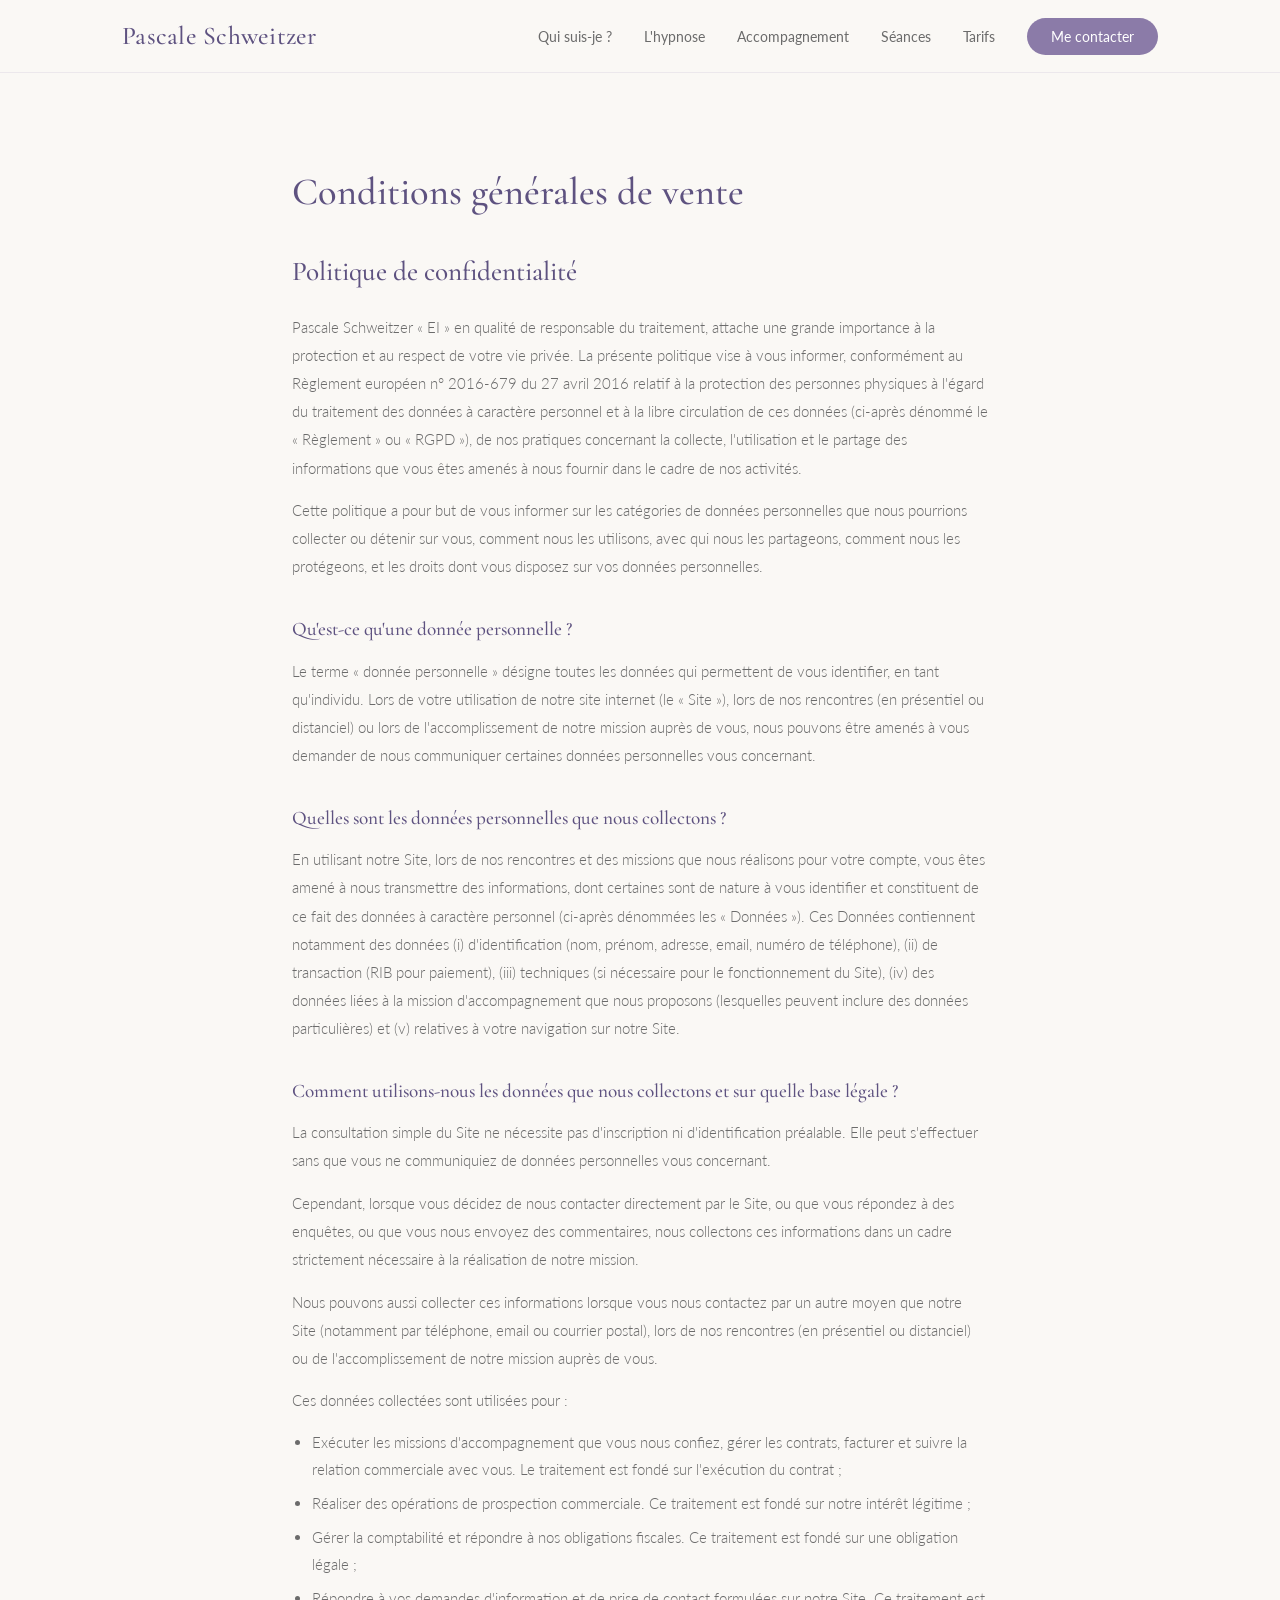
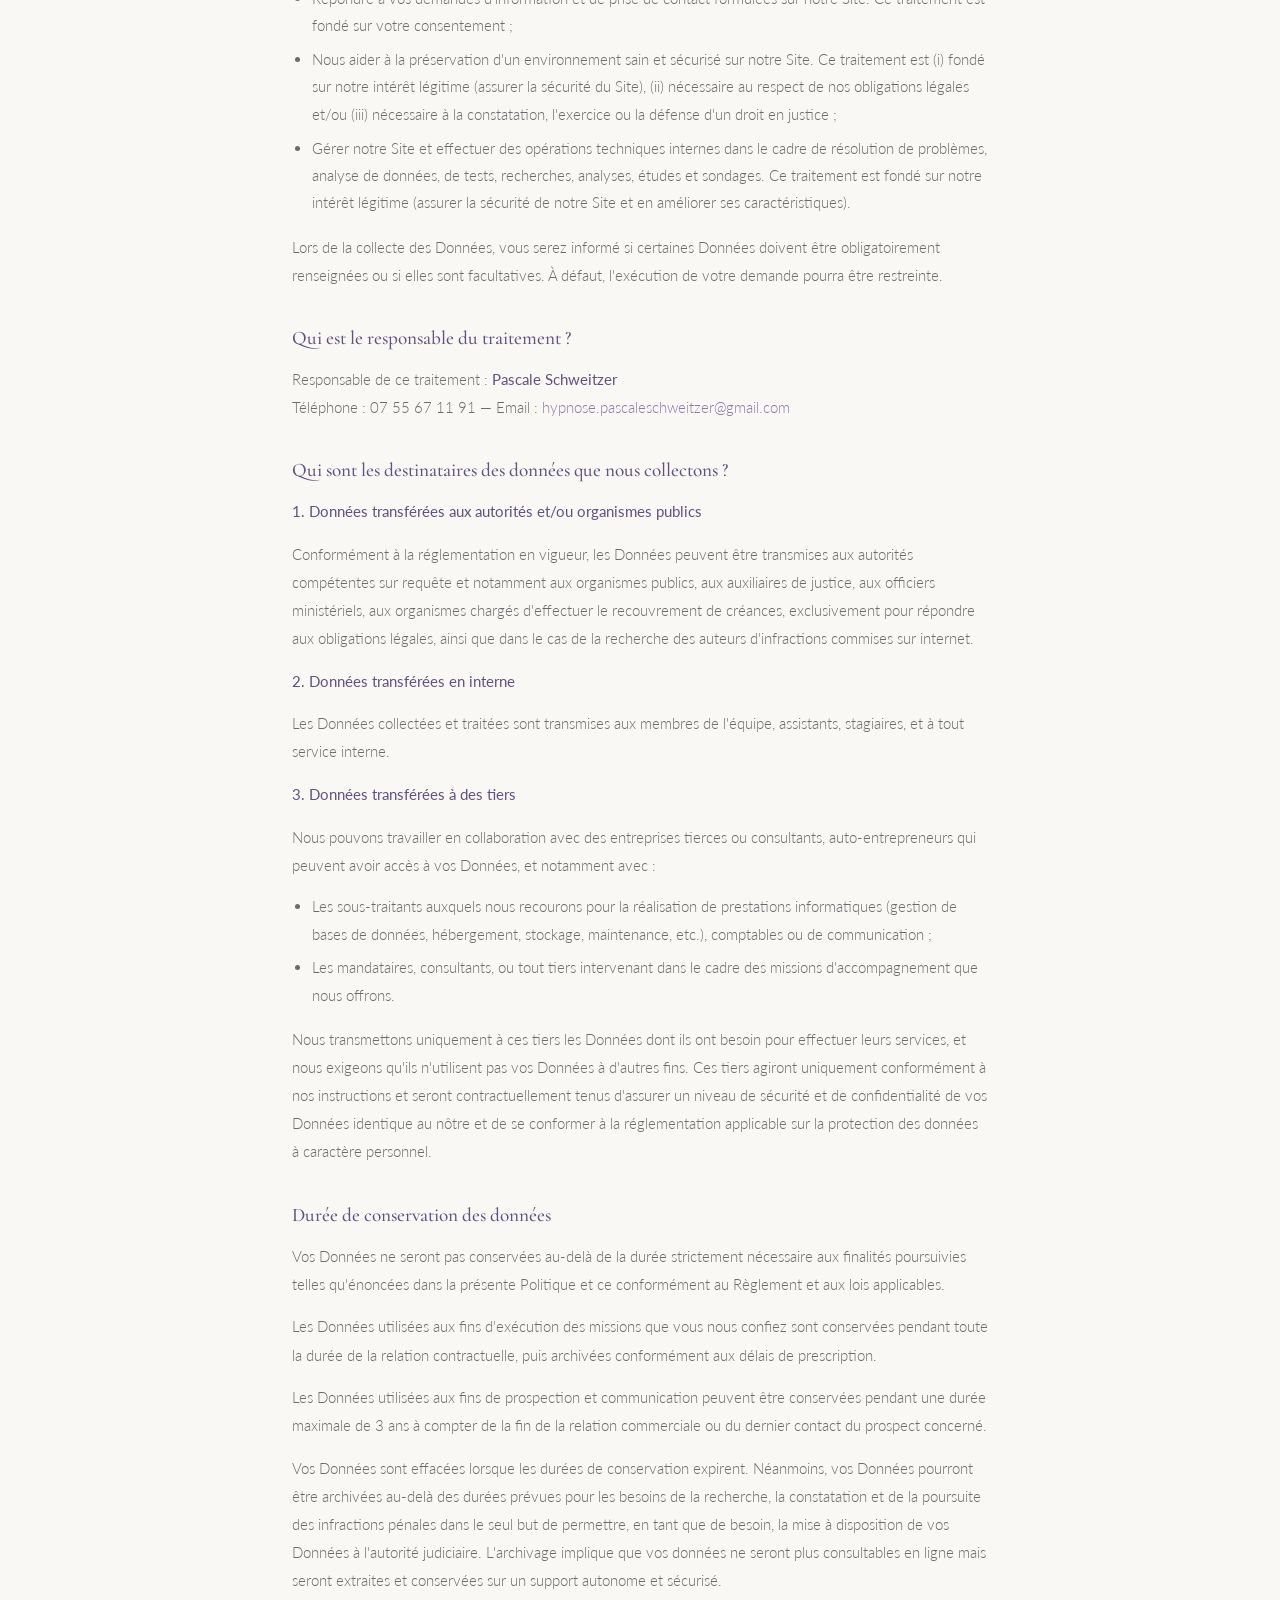
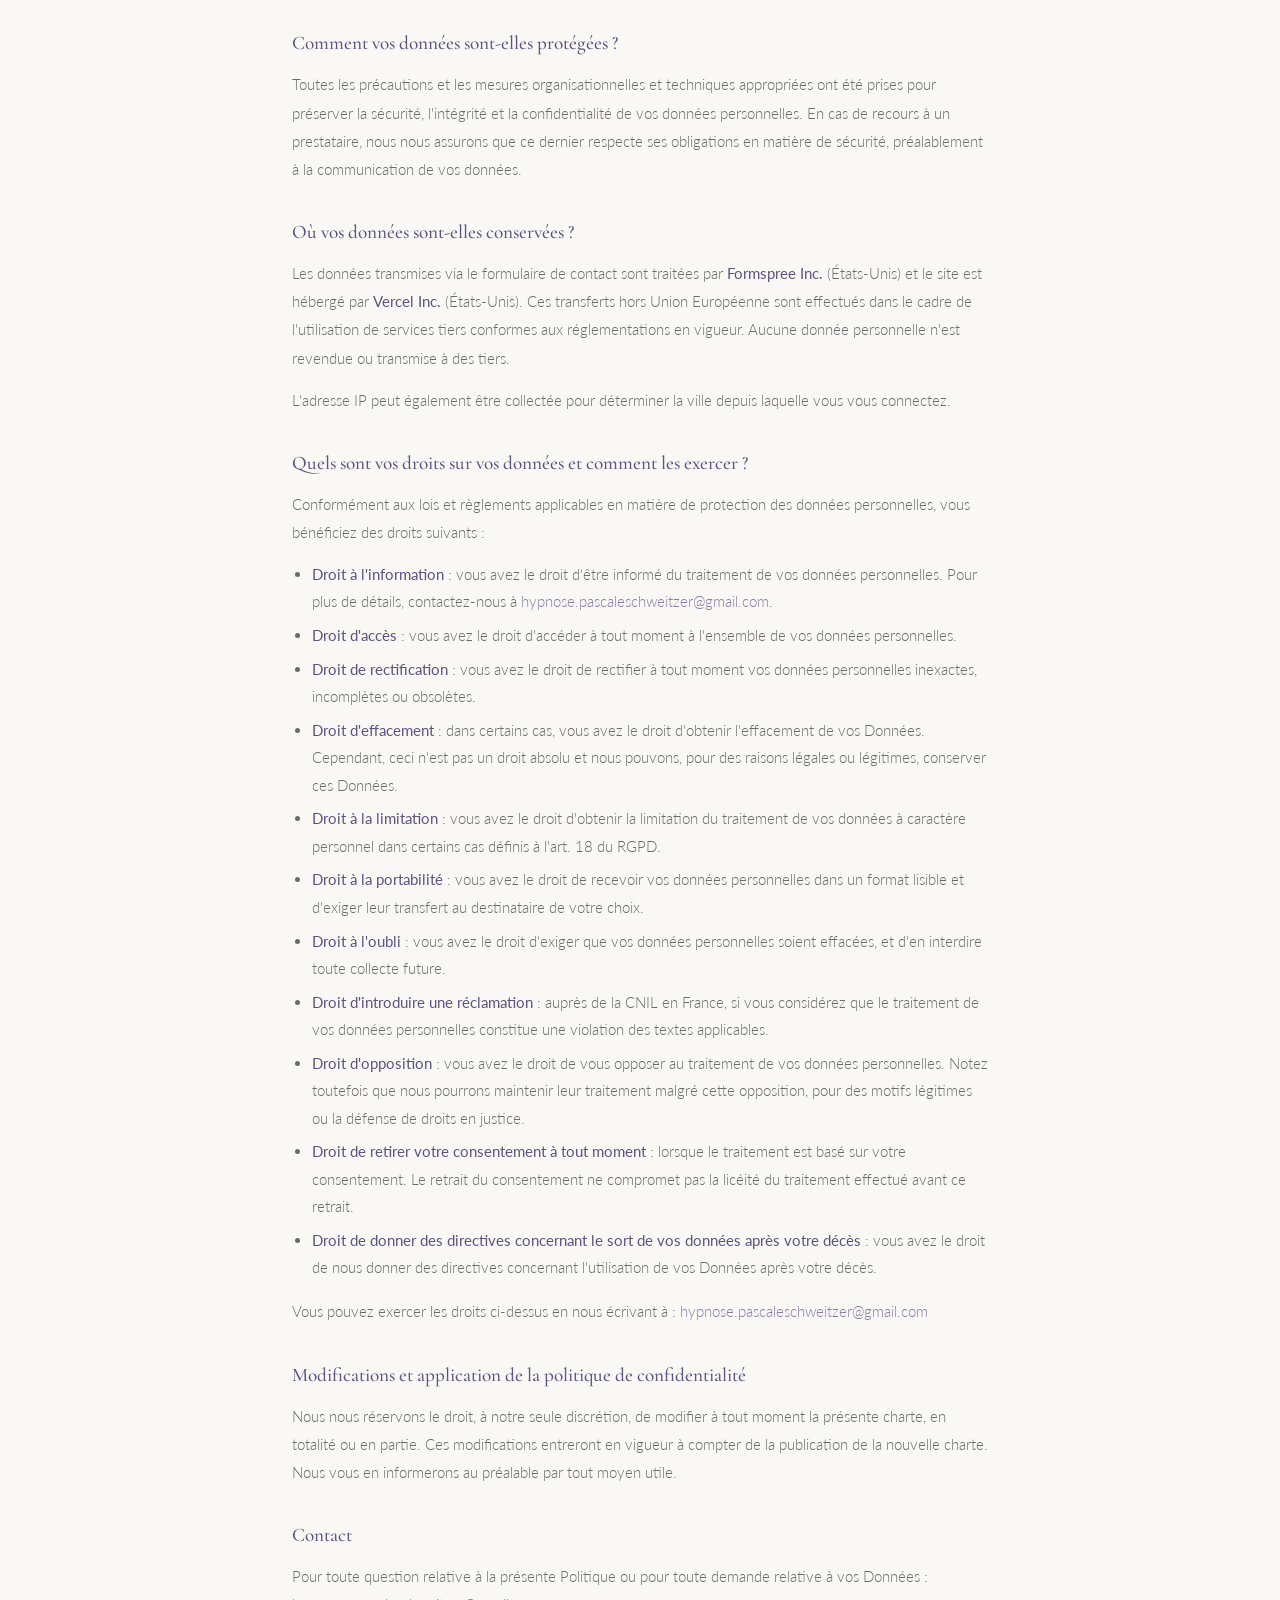
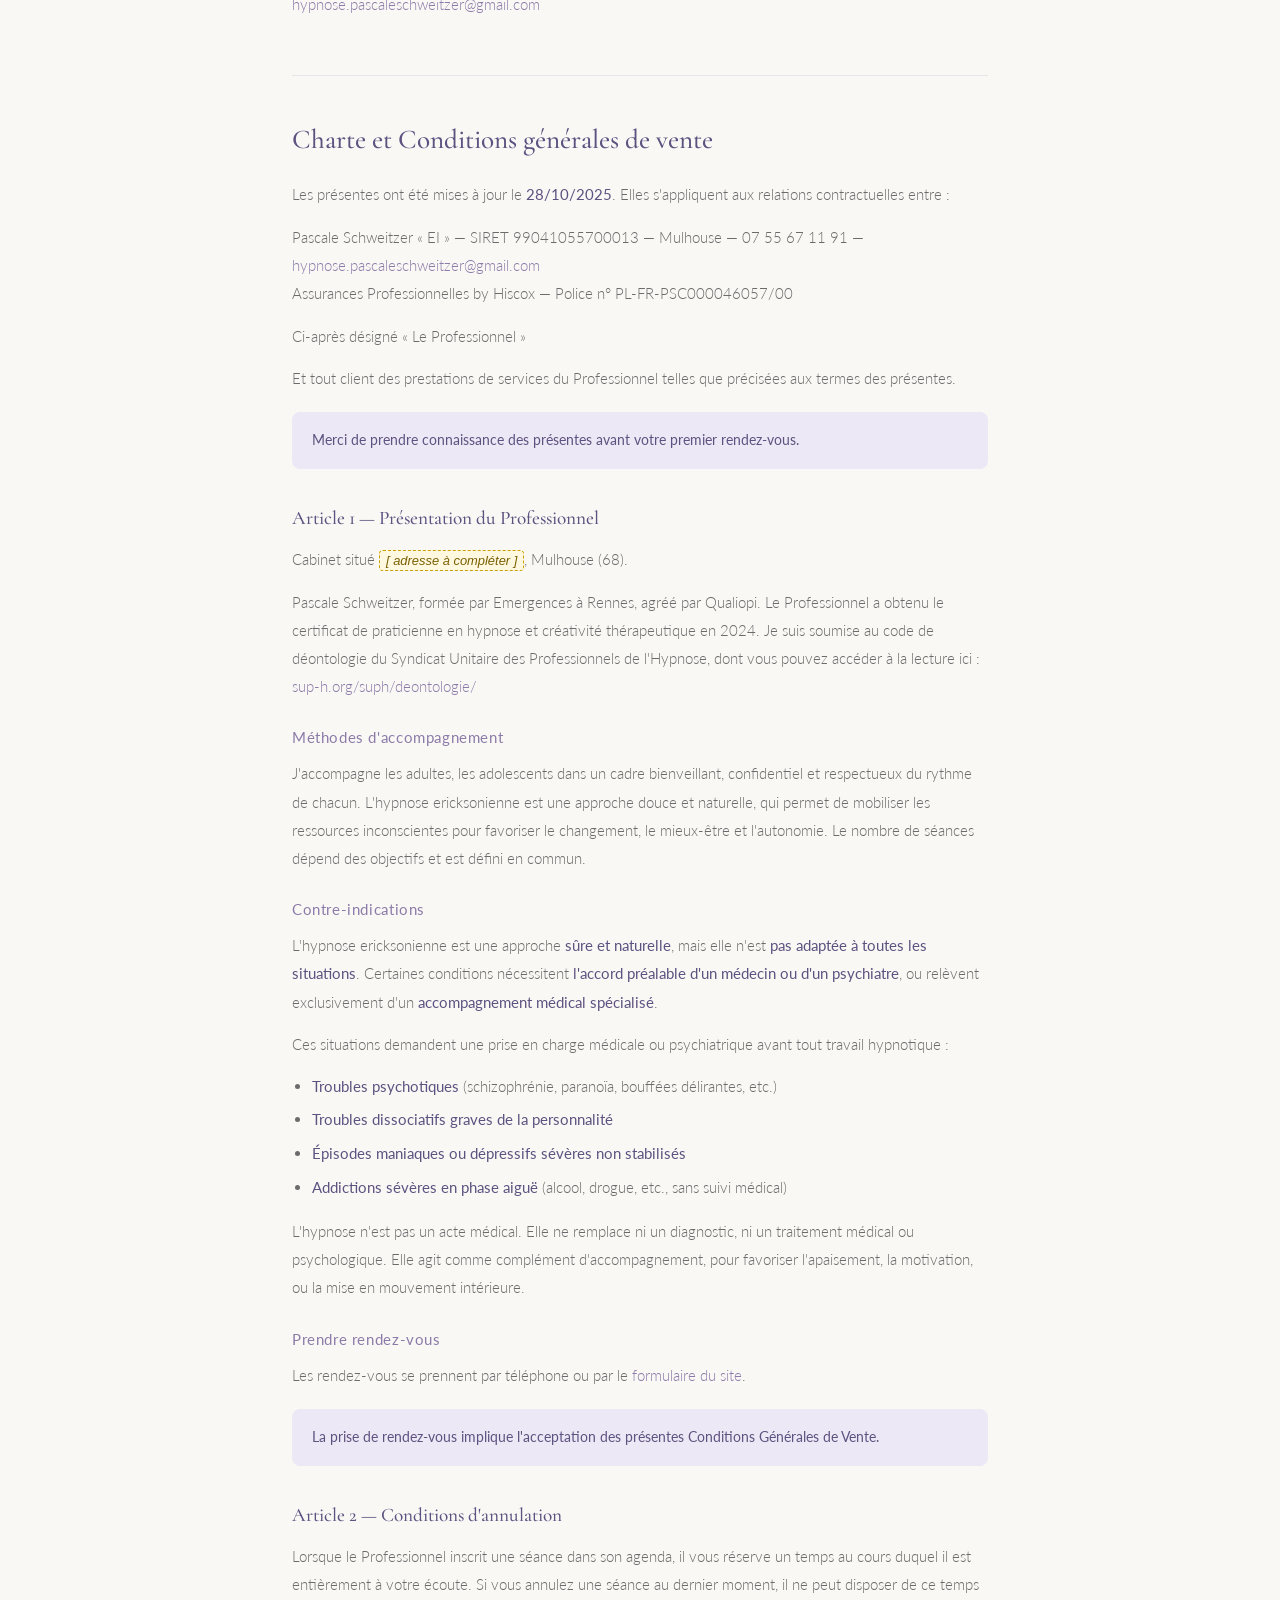
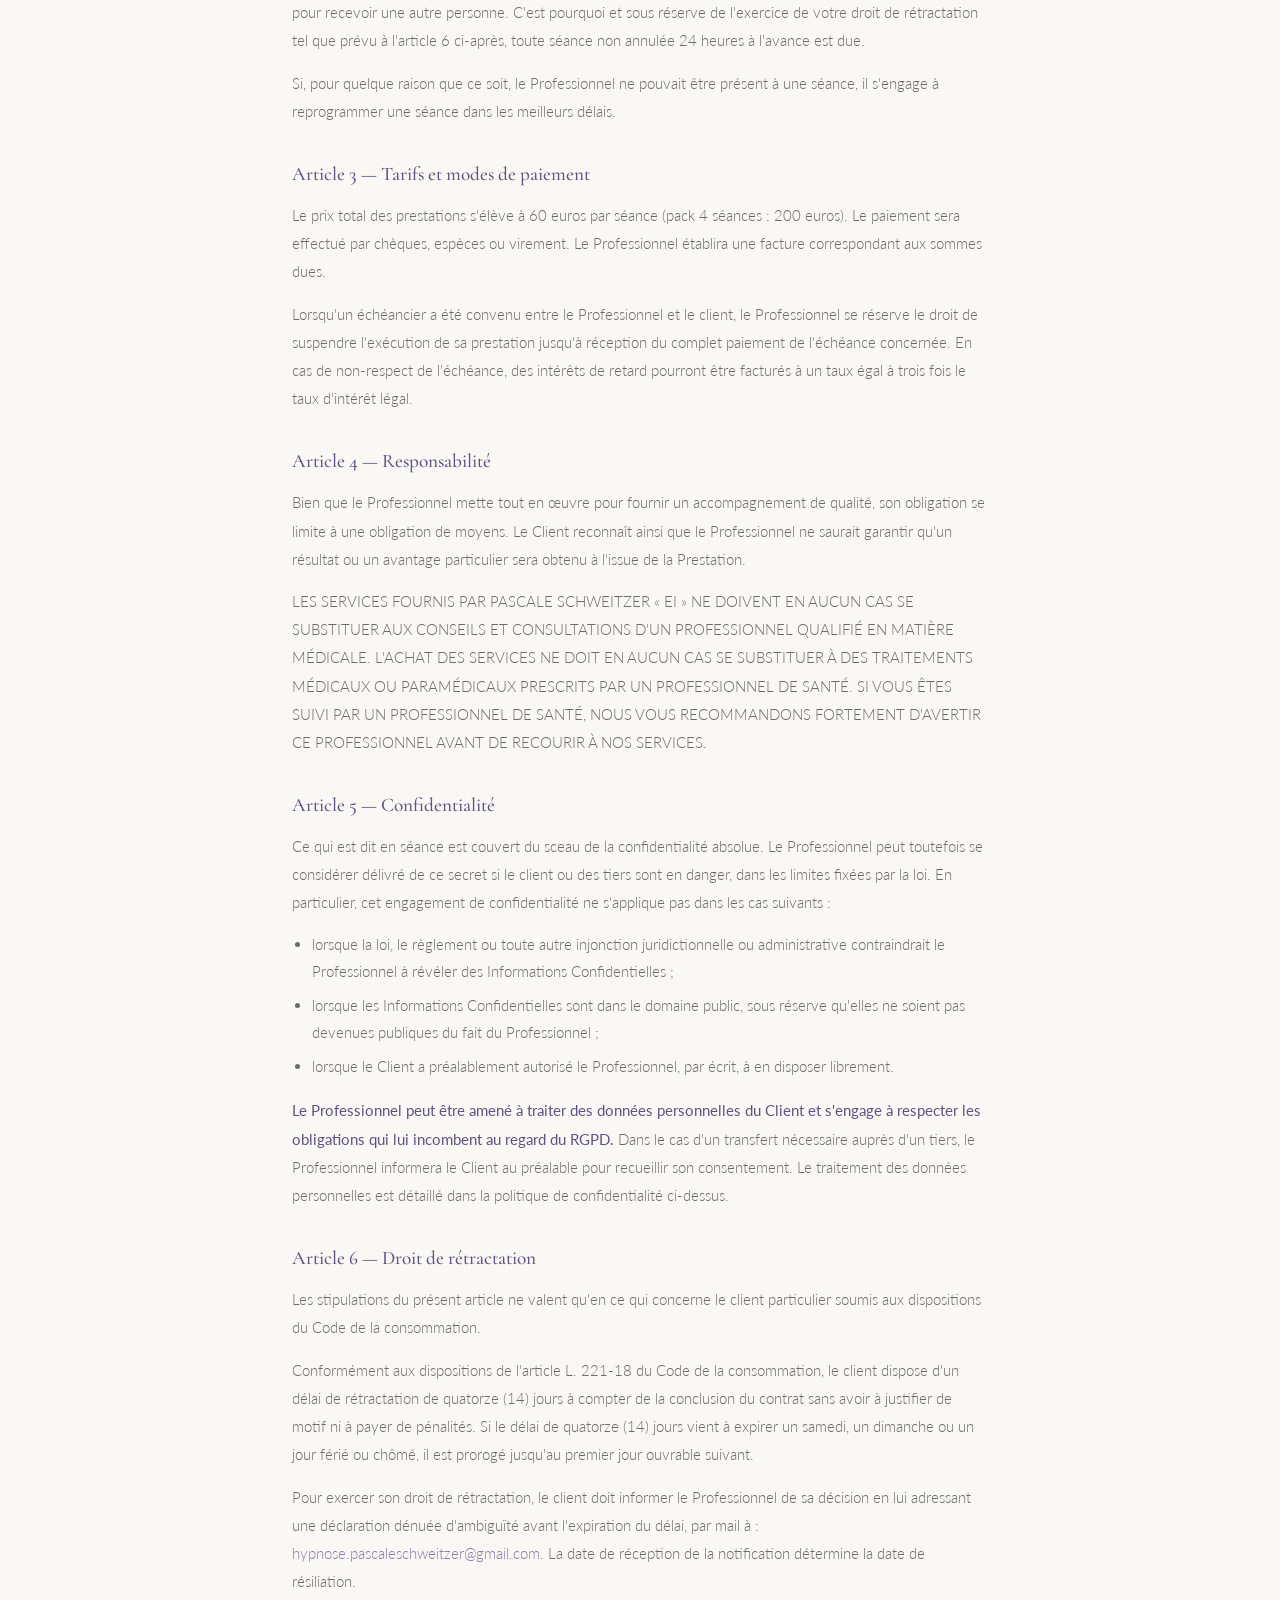
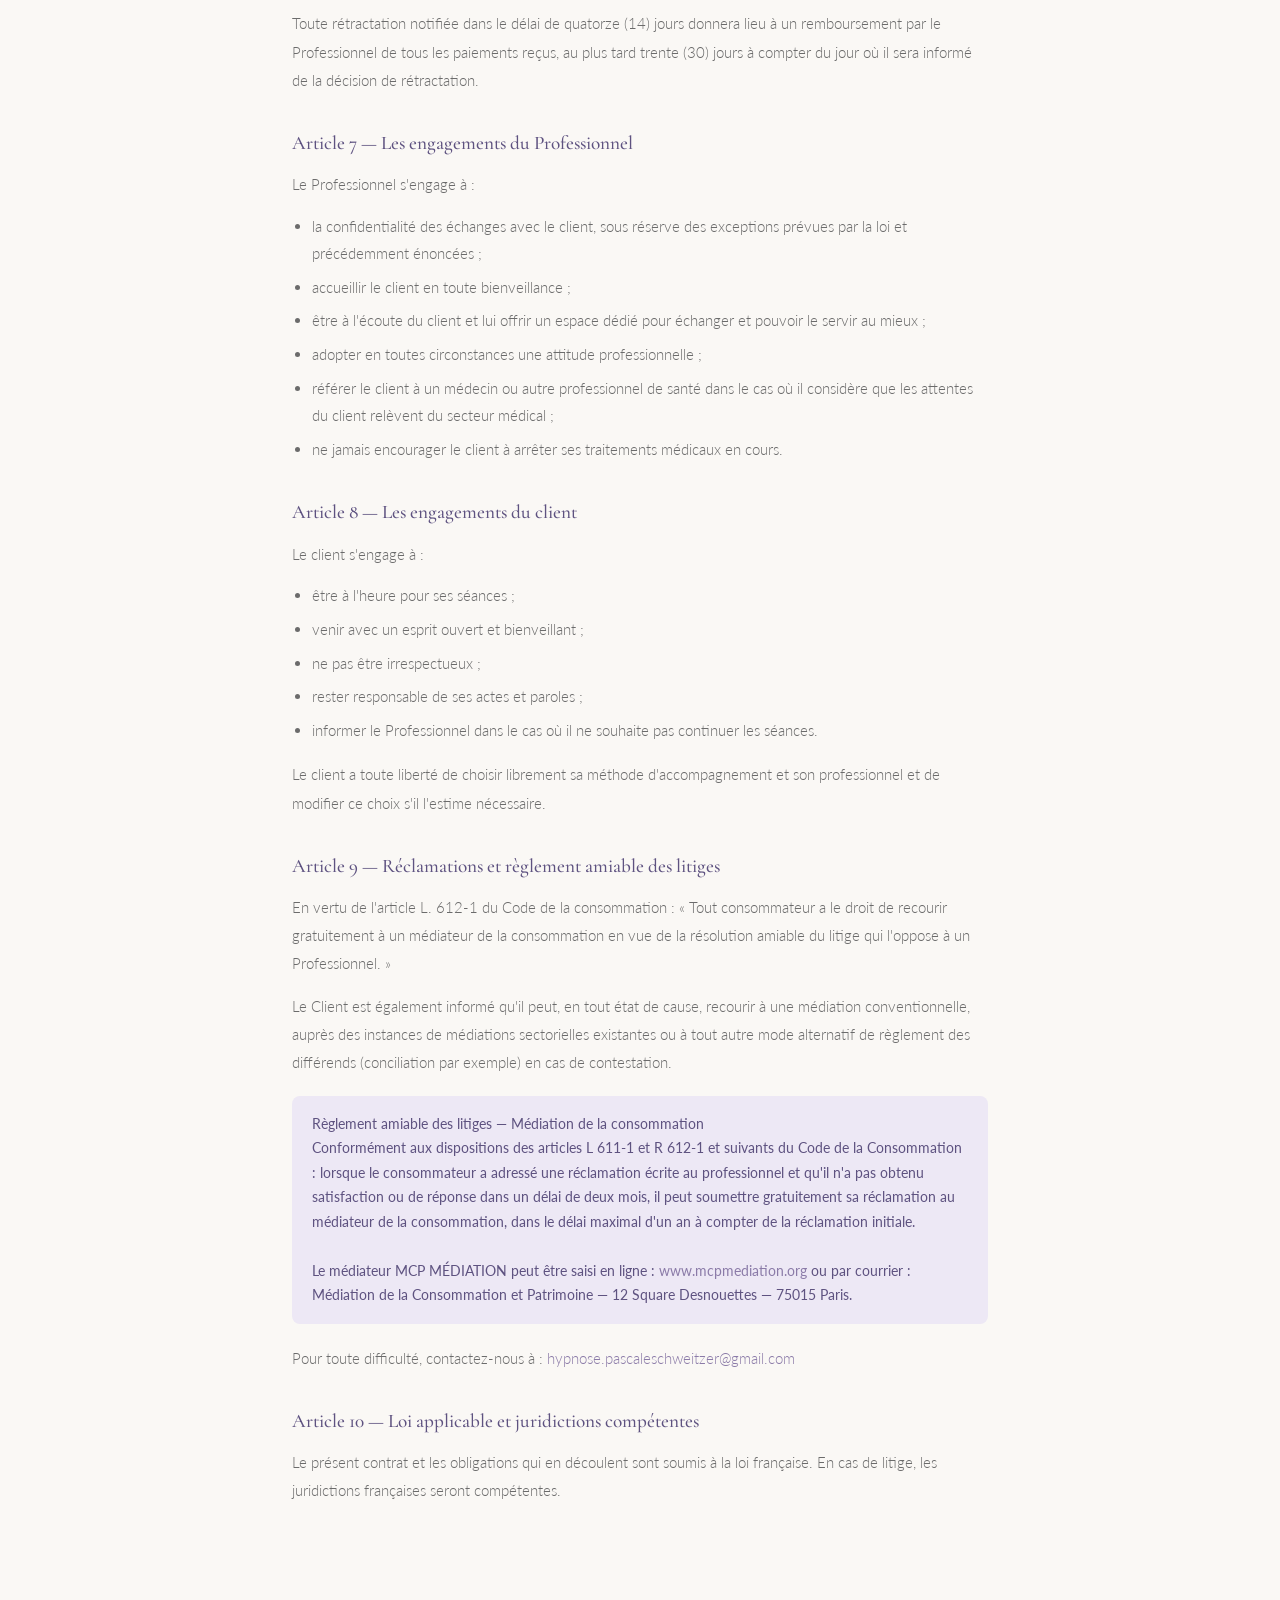
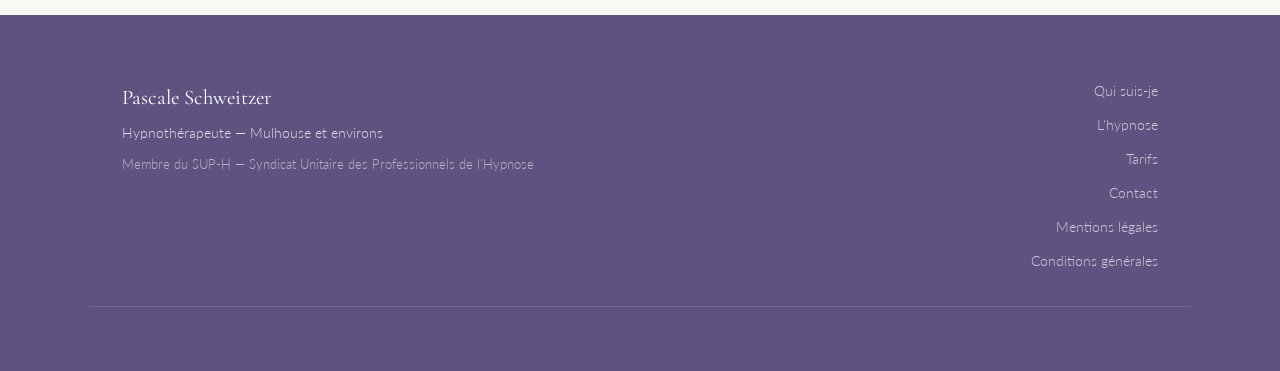
==== commit ae8cd908: "cgv : hébergement Formspree/Vercel + placeholder adresse cabinet" ====
--- a/cgv.html
+++ b/cgv.html
@@ -86,7 +86,8 @@
           <p>Toutes les précautions et les mesures organisationnelles et techniques appropriées ont été prises pour préserver la sécurité, l'intégrité et la confidentialité de vos données personnelles. En cas de recours à un prestataire, nous nous assurons que ce dernier respecte ses obligations en matière de sécurité, préalablement à la communication de vos données.</p>
 
           <h3>Où vos données sont-elles conservées ?</h3>
-          <p>Vos données sont conservées et stockées pendant toute la durée de leur traitement sur des serveurs situés <span class="cgv-placeholder">[ à compléter : lieu d'hébergement, préciser si au sein de l'UE ou non ]</span>. L'adresse IP peut également être collectée pour déterminer la ville depuis laquelle vous vous connectez.</p>
+          <p>Les données transmises via le formulaire de contact sont traitées par <strong>Formspree Inc.</strong> (États-Unis) et le site est hébergé par <strong>Vercel Inc.</strong> (États-Unis). Ces transferts hors Union Européenne sont effectués dans le cadre de l'utilisation de services tiers conformes aux réglementations en vigueur. Aucune donnée personnelle n'est revendue ou transmise à des tiers.</p>
+          <p>L'adresse IP peut également être collectée pour déterminer la ville depuis laquelle vous vous connectez.</p>
 
           <h3>Quels sont vos droits sur vos données et comment les exercer ?</h3>
           <p>Conformément aux lois et règlements applicables en matière de protection des données personnelles, vous bénéficiez des droits suivants :</p>
@@ -123,6 +124,7 @@
           <div class="cgv-notice">Merci de prendre connaissance des présentes avant votre premier rendez-vous.</div>
 
           <h3>Article 1 — Présentation du Professionnel</h3>
+          <p>Cabinet situé <span class="cgv-placeholder">[ adresse à compléter ]</span>, Mulhouse (68).</p>
           <p>Pascale Schweitzer, formée par Emergences à Rennes, agréé par Qualiopi. Le Professionnel a obtenu le certificat de praticienne en hypnose et créativité thérapeutique en 2024. Je suis soumise au code de déontologie du Syndicat Unitaire des Professionnels de l'Hypnose, dont vous pouvez accéder à la lecture ici : <a href="https://sup-h.org/suph/deontologie/" target="_blank" rel="noopener">sup-h.org/suph/deontologie/</a></p>
 
           <h4>Méthodes d'accompagnement</h4>
